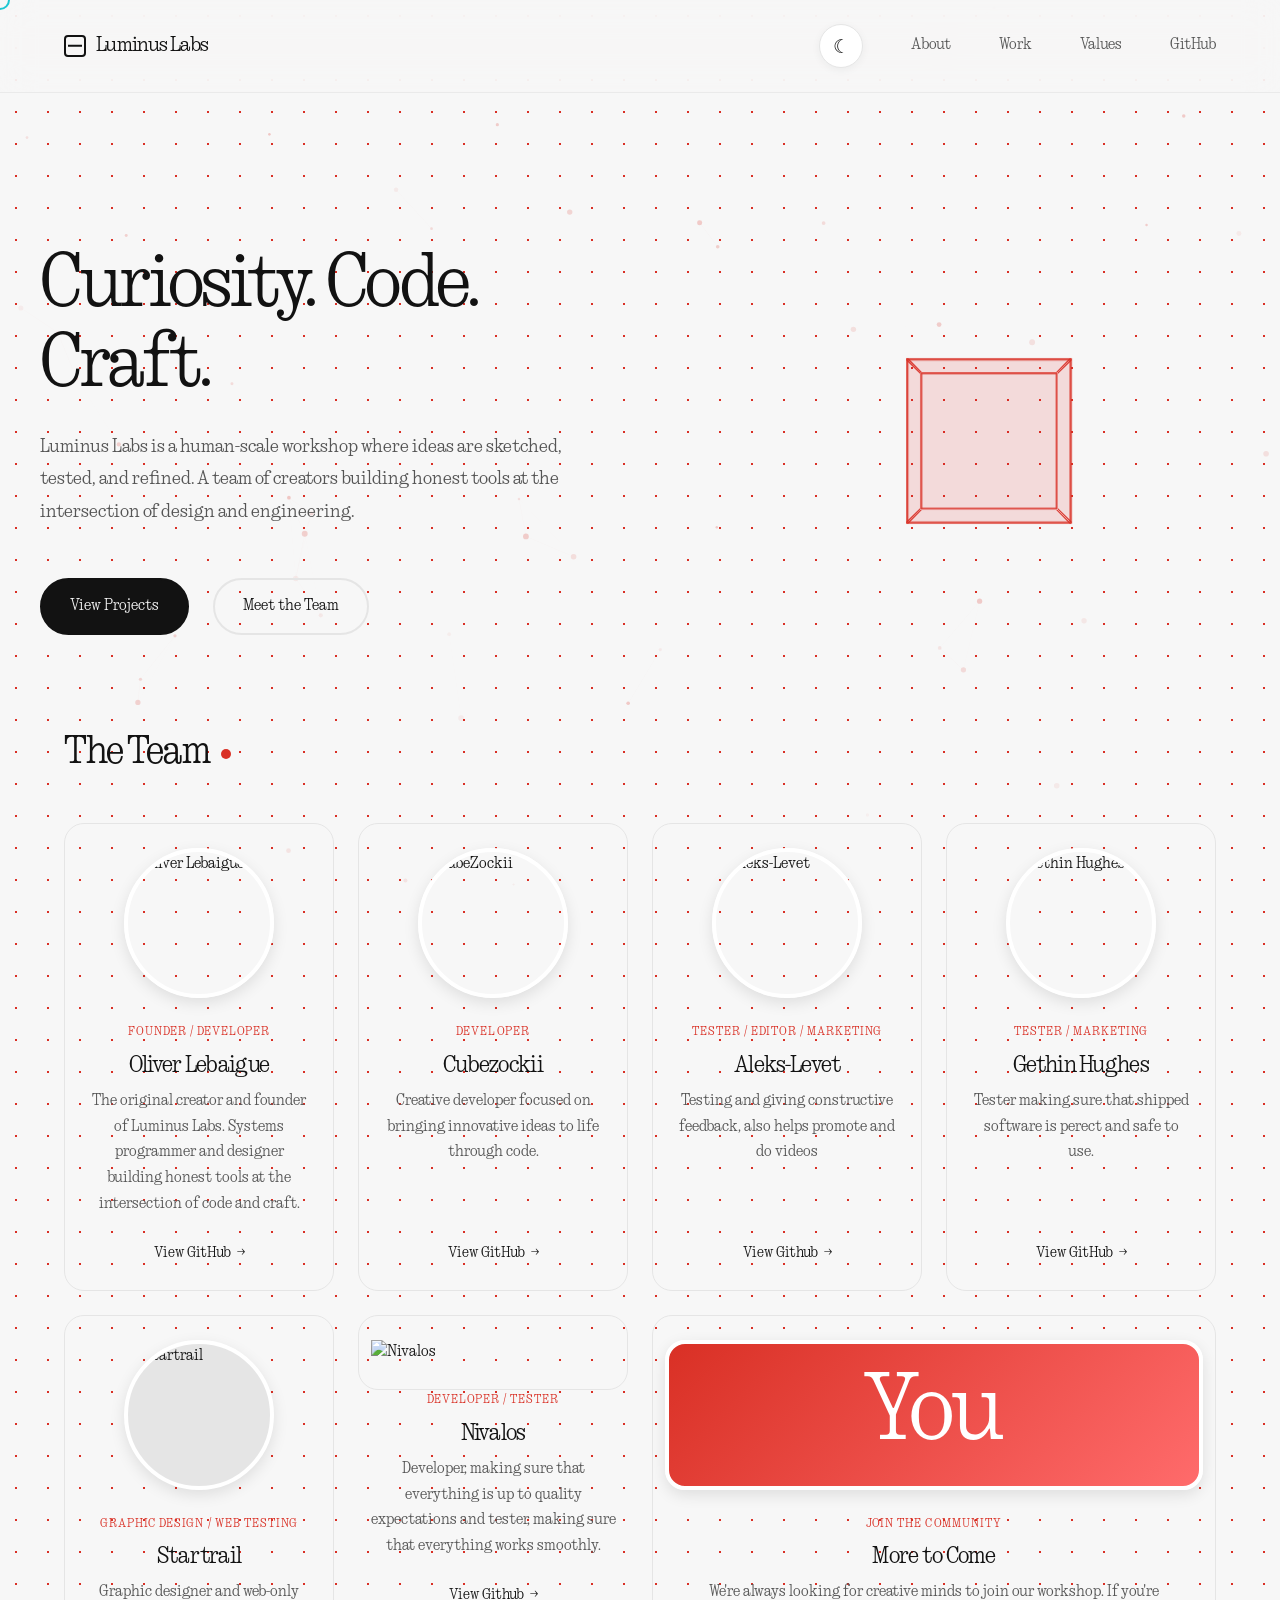
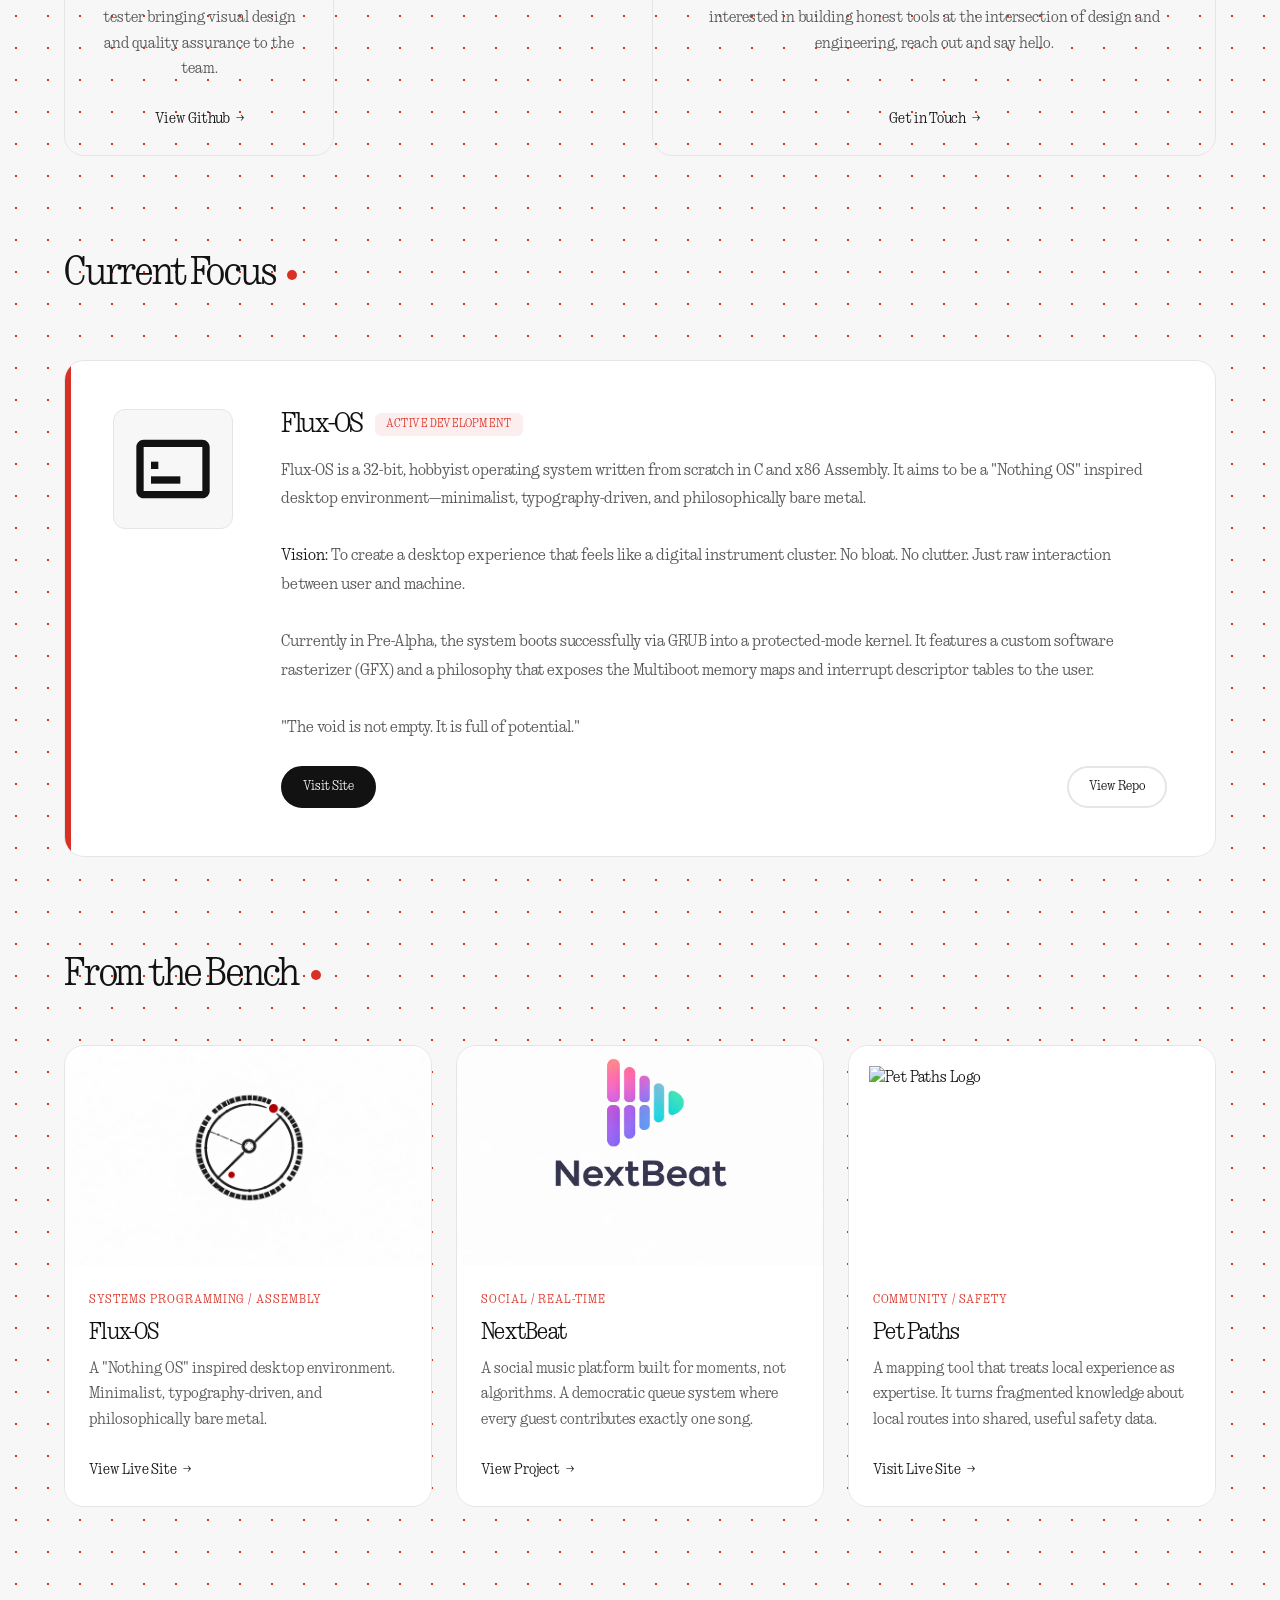
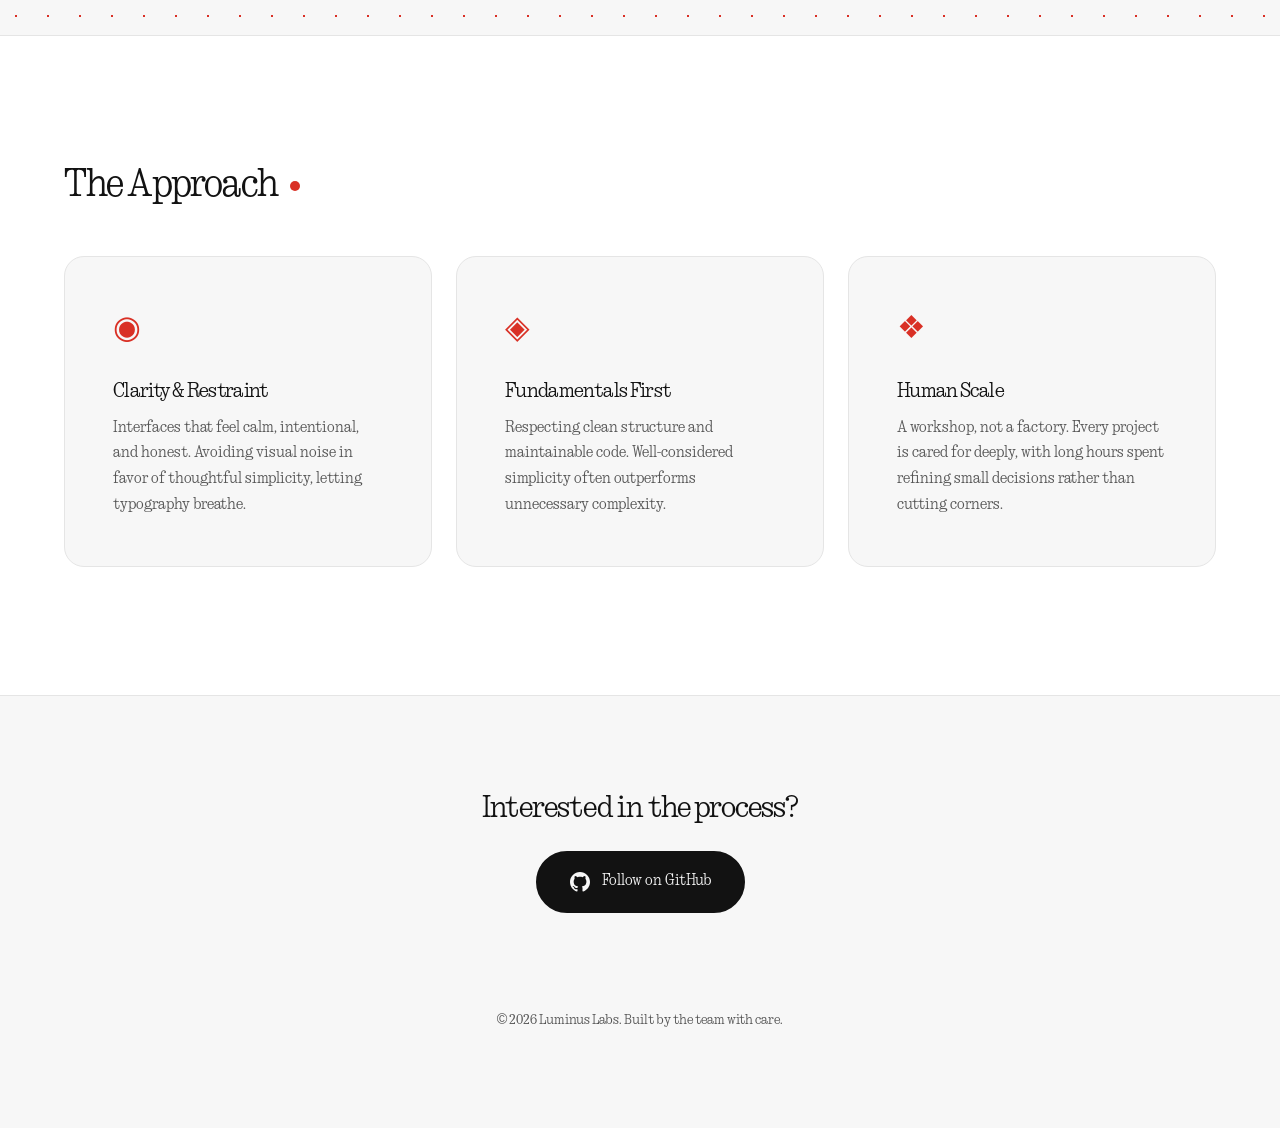
==== index.html @ dacf7ffc "Update index.html" ====
<!DOCTYPE html>
<html lang="en">

<head>
    <meta charset="UTF-8">
    <meta name="viewport" content="width=device-width, initial-scale=1.0">
    <meta name="description"
        content="Luminus Labs: A creative and technical umbrella brand by Oliver Lebaigue, Gethin Hughes, Startrail and Cubzockii.">
    <title>Luminus Labs</title>

    <!-- Open Graph Meta Tags -->
    <meta property="og:title" content="Luminus Labs">
    <meta property="og:description"
        content="A human-scale workshop where ideas are sketched, tested, and refined. A team of creators building honest tools at the intersection of design and engineering.">
    <meta property="og:type" content="website">
    <meta property="og:url" content="https://luminus-labs.netlify.app/">
    <meta property="og:image" content="https://luminus-labs.netlify.app/images/flux.png">
    <meta name="twitter:card" content="summary_large_image">
    <meta name="twitter:title" content="Luminus Labs">
    <meta name="twitter:description" content="A human-scale workshop where ideas are sketched, tested, and refined.">

    <link rel="preconnect" href="https://fonts.googleapis.com">
    <link rel="preconnect" href="https://fonts.gstatic.com" crossorigin>
    <link rel="stylesheet" href="styles.css">
    <link rel="icon" type="image/svg+xml"
        href="data:image/svg+xml,<svg xmlns='http://www.w3.org/2000/svg' viewBox='0 0 100 100'><text y='.9em' font-size='90'>◉</text></svg>">
</head>

<body>
    <!-- Custom Cursor -->
    <div class="custom-cursor" id="customCursor"></div>

    <!-- Particle Background -->
    <canvas class="particles-canvas" id="particlesCanvas"></canvas>

    <!-- Skip to Content Link -->
    <a href="#main-content" class="skip-to-content">Skip to content</a>

    <!-- Preloader -->
    <div class="preloader" id="preloader">
        <div class="preloader-content">
            <div class="preloader-logo"></div>
            <div class="preloader-text">LUMINUS</div>
            <div class="preloader-subtext">Loading experience...</div>
            <div class="preloader-progress">
                <div class="preloader-progress-bar"></div>
            </div>
        </div>
    </div>

    <header>
        <div class="container">
            <nav>
                <a href="#" class="logo">
                    <div class="logo-icon"></div>
                    Luminus Labs
                </a>

                <div class="nav-right">
                    <button class="theme-toggle" id="themeToggle" aria-label="Toggle Dark Mode">
                        <span class="icon-sun">☀</span>
                        <span class="icon-moon">☾</span>
                    </button>

                    <div class="nav-links">
                        <a href="#about">About</a>
                        <a href="#work">Work</a>
                        <a href="#values">Values</a>
                        <a href="https://github.com/luminus-labs" target="_blank">GitHub</a>
                    </div>
                </div>
            </nav>
        </div>
    </header>

    <main id="main-content">
        <section class="hero container fade-in-section animation-reset">
            <div class="hero-text">
                <h1>Curiosity. Code. Craft.</h1>
                <p>Luminus Labs is a human-scale workshop where ideas are sketched, tested, and refined. A team of
                    creators building honest tools at the intersection of design and engineering.</p>
                <div class="hero-actions">
                    <a href="#work" class="btn btn-primary">View Projects</a>
                    <a href="#about" class="btn btn-secondary">Meet the Team</a>
                </div>
            </div>

            <div class="hero-visual slide-in-right animation-reset">
                <!-- Simple 3D Rotating Cube -->
                <div class="browser-mockup" style="background: transparent; border: none; box-shadow: none;">
                    <div class="scene-3d">
                        <div class="cube">
                            <div class="cube-face"></div>
                            <div class="cube-face"></div>
                            <div class="cube-face"></div>
                            <div class="cube-face"></div>
                            <div class="cube-face"></div>
                            <div class="cube-face"></div>
                        </div>
                    </div>
                </div>
            </div>
        </section>

        <section id="about" class="team fade-in-section animation-reset">
            <div class="container">
                <h2 class="section-title">The Team</h2>
                <div class="project-grid">
                    <article class="project-card team-member" data-member="oliver">
                        <div class="card-image">
                            <img loading="lazy" src="https://github.com/oliver-lebaigue-bright-bench.png"
                                alt="Oliver Lebaigue">
                        </div>
                        <div class="card-content">
                            <div class="card-tags">Founder / Developer</div>
                            <h3 class="card-title">Oliver Lebaigue</h3>
                            <p class="card-desc">The original creator and founder of Luminus Labs. Systems programmer
                                and designer building honest tools at the intersection of code and craft.</p>
                            <a href="https://github.com/oliver-lebaigue-2-bright-bench" target="_blank"
                                class="card-link">View GitHub <span>&rarr;</span></a>
                        </div>
                    </article>

                    <article class="project-card team-member" data-member="cubezockii">
                        <div class="card-image">
                            <img loading="lazy" src="https://github.com/cubezockii.png" alt="CubeZockii">
                        </div>
                        <div class="card-content">
                            <div class="card-tags">Developer</div>
                            <h3 class="card-title">Cubezockii</h3>
                            <p class="card-desc">Creative developer focused on bringing innovative ideas to life through
                                code.</p>
                            <a href="https://github.com/cubezockii" target="_blank" class="card-link">View GitHub
                                <span>&rarr;</span></a>
                        </div>
                    </article>

                    <article class="project-card team-member" data-member="aleks">
                        <div class="card-image">
                            <img loading="lazy" src="https://github.com/aleks-levet.png" alt="Aleks-Levet">
                        </div>
                        <div class="card-content">
                            <div class="card-tags">Tester / Editor / Marketing</div>
                            <h3 class="card-title">Aleks-Levet</h3>
                            <p class="card-desc">Testing and giving constructive feedback, also helps promote and do
                                videos</p>
                            <a href="https://github.com/aleks-levet" target="_blank" class="card-link">View Github
                                <span>&rarr;</span></a>
                        </div>
                    </article>

                    <article class="project-card team-member" data-member="gethin">
                        <div class="card-image">
                            <img loading="lazy" src="https://github.com/gething-hughes-pet-paths.png"
                                alt="Gethin Hughes">
                        </div>
                        <div class="card-content">
                            <div class="card-tags">Tester / Marketing</div>
                            <h3 class="card-title">Gethin Hughes</h3>
                            <p class="card-desc">Tester making sure that shipped software is perect and safe to use.</p>
                            <a href="https://https://github.com/gething-hughes-pet-paths" target="_blank"
                                class="card-link">View GitHub <span>&rarr;</span></a>
                        </div>
                    </article>

                    <article class="project-card team-member" data-member="startrail">
                        <div class="card-image"
                            style="display: flex; align-items: center; justify-content: center; background: var(--border-color);">
                            <img loading="lazy" src="https://github.com/hydrogen10234u4.png" alt="Startrail">
                        </div>
                        <div class="card-content">
                            <div class="card-tags">Graphic Design / Web Testing</div>
                            <h3 class="card-title">Startrail</h3>
                            <p class="card-desc">Graphic designer and web-only tester bringing visual design and quality
                                assurance to the team.</p>
                            <a href="https://github.com/hydrogen10234u4" target="_blank" class="card-link">View Github
                                <span>&rarr;</span></a>
                        </div>
                    </article>

                    <article>
                        <div class="project-card team-member" data-member="nivalos">
                            <img loading="lazy" src="https://github.com/nivalos0.png" alt="Nivalos">
                        </div>
                        <div class="card-content">
                            <div class="card-tags">Developer / Tester</div>
                            <h3 class="card-title">Nivalos</h3>
                            <p class="card-desc">Developer, making sure that everything is up to quality expectations and tester, making sure that everything works smoothly.</p>
                            <a href="https://github.com/nivalos0" target="_blank" class="card-link">View Github
                                <span>&rarr;</span></a>
                        </div>
                    </article>

                    <article class="project-card card-span-2">
                        <div class="card-image"
                            style="display: flex; align-items: center; justify-content: center; background: linear-gradient(135deg, var(--accent), #ff6b6b);">
                            <span style="font-size: 6rem; font-weight: 1000; color: white;">You</span>
                        </div>
                        <div class="card-content">
                            <div class="card-tags">Join the Community</div>
                            <h3 class="card-title">More to Come</h3>
                            <p class="card-desc">We're always looking for creative minds to join our workshop. If you're
                                interested in building honest tools at the intersection of design and engineering, reach
                                out and say hello.</p>
                            <a href="https://github.com/luminus-labs" target="_blank" class="card-link">Get in Touch
                                <span>&rarr;</span></a>
                        </div>
                    </article>
                </div>
            </div>
        </section>

        <section id="focus" class="current-focus-section container fade-in-section animation-reset">
            <h2 class="section-title">Current Focus</h2>
        </section>

        <section class="container current-project fade-in-section animation-reset">
            <div class="cp-card">
                <div class="cp-icon">
                    <svg width="100" height="100" viewBox="0 0 24 24" fill="none" xmlns="http://www.w3.org/2000/svg">
                        <path
                            d="M20 4H4C2.9 4 2 4.9 2 6V18C2 19.1 2.9 20 4 20H20C21.1 20 22 19.1 22 18V6C22 4.9 21.1 4 20 4ZM4 6H20V18H4V6Z"
                            fill="currentColor" />
                        <path d="M6 10H8V12H6V10Z" fill="currentColor" />
                        <path d="M6 14H14V16H6V14Z" fill="currentColor" />
                    </svg>
                </div>
                <div class="cp-content">
                    <h3>
                        Flux-OS
                        <span class="cp-tag">Active Development</span>
                    </h3>
                    <div class="cp-desc">
                        <p>Flux-OS is a 32-bit, hobbyist operating system written from scratch in C and x86 Assembly. It
                            aims to be a "Nothing OS" inspired desktop environment—minimalist, typography-driven, and
                            philosophically bare metal.</p>
                        <br>
                        <p><strong>Vision:</strong> To create a desktop experience that feels like a digital instrument
                            cluster. No bloat. No clutter. Just raw interaction between user and machine.</p>
                        <br>
                        <p>Currently in Pre-Alpha, the system boots successfully via GRUB into a protected-mode kernel.
                            It features a custom software rasterizer (GFX) and a philosophy that exposes the Multiboot
                            memory maps and interrupt descriptor tables to the user.</p>
                        <br>
                        <p>"The void is not empty. It is full of potential."</p>
                    </div>
                    <div class="cp-footer">
                        <a href="https://flux-os.netlify.app" target="_blank" class="btn btn-primary"
                            style="padding: 8px 20px; font-size: 0.85rem;">Visit Site</a>
                        <a href="https://github.com/oliver-lebaigue-2-bright-bench/Flux-OS" target="_blank"
                            class="btn btn-secondary" style="padding: 8px 20px; font-size: 0.85rem;">View Repo</a>
                    </div>
                </div>
            </div>
        </section>

        <section id="work" class="projects container fade-in-section animation-reset">
            <h2 class="section-title">From the Bench</h2>
            <div class="project-grid">

                <article class="project-card">
                    <div class="card-image">
                        <img loading="lazy" src="images/flux.png" alt="Flux-OS Code">
                    </div>
                    <div class="card-content">
                        <div class="card-tags">Systems Programming / Assembly</div>
                        <h3 class="card-title">Flux-OS</h3>
                        <p class="card-desc">A "Nothing OS" inspired desktop environment. Minimalist, typography-driven,
                            and philosophically bare metal.</p>
                        <a href="https://flux-os.netlify.app" target="_blank" class="card-link">View Live Site
                            <span>&rarr;</span></a>
                    </div>
                </article>

                <article class="project-card">
                    <div class="card-image">
                        <img loading="lazy" src="images/nextbeat.png" alt="NextBeat Party Interface">
                    </div>
                    <div class="card-content">
                        <div class="card-tags">Social / Real-time</div>
                        <h3 class="card-title">NextBeat</h3>
                        <p class="card-desc">A social music platform built for moments, not algorithms. A democratic
                            queue system where every guest contributes exactly one song.</p>
                        <a href="#" class="card-link">View Project <span>&rarr;</span></a>
                    </div>
                </article>

                <article class="project-card">
                    <div class="card-image">
                        <img loading="lazy" src="https://pet-paths.netlify.app/favicon.ico"
                            style="object-fit: contain; background: #fff; padding: 20px;" alt="Pet Paths Logo">
                    </div>
                    <div class="card-content">
                        <div class="card-tags">Community / Safety</div>
                        <h3 class="card-title">Pet Paths</h3>
                        <p class="card-desc">A mapping tool that treats local experience as expertise. It turns
                            fragmented knowledge about local routes into shared, useful safety data.</p>
                        <a href="https://pet-paths.netlify.app" target="_blank" class="card-link">Visit Live Site
                            <span>&rarr;</span></a>
                    </div>
                </article>
            </div>
        </section>

        <section id="values" class="manifesto fade-in-section animation-reset">
            <div class="container">
                <h2 class="section-title">The Approach</h2>
                <div class="manifesto-grid">
                    <div class="value-card">
                        <span class="value-icon">◉</span>
                        <h3 class="value-title">Clarity & Restraint</h3>
                        <p class="value-text">Interfaces that feel calm, intentional, and honest. Avoiding visual noise
                            in favor of thoughtful simplicity, letting typography breathe.</p>
                    </div>
                    <div class="value-card">
                        <span class="value-icon">◈</span>
                        <h3 class="value-title">Fundamentals First</h3>
                        <p class="value-text">Respecting clean structure and maintainable code. Well-considered
                            simplicity often outperforms unnecessary complexity.</p>
                    </div>
                    <div class="value-card">
                        <span class="value-icon">❖</span>
                        <h3 class="value-title">Human Scale</h3>
                        <p class="value-text">A workshop, not a factory. Every project is cared for deeply, with long
                            hours spent refining small decisions rather than cutting corners.</p>
                    </div>
                </div>
            </div>
        </section>
    </main>

    <footer>
        <div class="container">
            <div class="footer-cta">
                <h3>Interested in the process?</h3>
                <a href="https://github.com/luminus-labs" target="_blank" class="github-link">
                    <svg width="20" height="20" viewBox="0 0 24 24" fill="none" xmlns="http://www.w3.org/2000/svg">
                        <path
                            d="M12 0C5.37 0 0 5.37 0 12C0 17.31 3.435 21.795 8.205 23.385C8.805 23.49 9.03 23.13 9.03 22.815C9.03 22.53 9.015 21.585 9.015 20.58C6 21.135 5.22 19.845 4.98 19.17C4.845 18.825 4.26 17.76 3.75 17.475C3.33 17.25 2.73 16.695 3.735 16.68C4.68 16.665 5.355 17.55 5.58 17.91C6.66 19.725 8.385 19.215 9.075 18.9C9.18 18.12 9.495 17.595 9.84 17.295C7.17 16.995 4.38 15.96 4.38 11.37C4.38 10.065 4.845 8.985 5.61 8.145C5.49 7.845 5.07 6.615 5.73 4.965C5.73 4.965 6.735 4.65 9.03 6.195C9.99 5.925 11.01 5.79 12.03 5.79C13.05 5.79 14.07 5.925 15.03 6.195C17.325 4.635 18.33 4.965 18.33 4.965C18.99 6.615 18.57 7.845 18.45 8.145C19.215 8.985 19.68 10.05 19.68 11.37C19.68 15.975 16.875 16.995 14.205 17.295C14.64 17.67 15.015 18.39 15.015 19.515C15.015 21.12 15 22.42 15 22.815C15 23.13 15.225 23.505 15.825 23.385C20.565 21.795 24 17.31 24 12C24 5.37 18.63 0 12 0Z"
                            fill="currentColor" />
                    </svg>
                    Follow on GitHub
                </a>
            </div>
            <p class="copyright">&copy; <span id="year"></span> Luminus Labs. Built by the team with care.</p>
        </div>
    </footer>

    <!-- Team Member Modal -->
    <div class="modal-overlay" id="teamModal">
        <div class="modal-content">
            <button class="modal-close" onclick="closeModal()">
                <svg width="24" height="24" viewBox="0 0 24 24" fill="none" stroke="currentColor" stroke-width="2">
                    <line x1="18" y1="6" x2="6" y2="18"></line>
                    <line x1="6" y1="6" x2="18" y2="18"></line>
                </svg>
            </button>
            <div class="modal-header">
                <img id="modalImage" src="" alt="Team Member" class="modal-image">
                <div class="modal-header-text">
                    <h3 id="modalName"></h3>
                    <p id="modalRole" class="text-muted"></p>
                </div>
            </div>
            <div class="modal-bio">
                <p id="modalBio"></p>
            </div>

            <div class="modal-socials" id="modalSocials">
            </div>
        </div>
    </div>

    <script src="script.js"></script>
</body>

</html>
---- styles.css ----
/* =========================================
   CUSTOM FONTS
   ========================================= */

@font-face {
    font-family: 'NType';
    src: url('ntype.otf') format('opentype');
    font-weight: 700;
    font-style: normal;
    font-display: swap;
}

/* =========================================
   DESIGN SYSTEM & VARIABLES
   ========================================= */

:root {
    /* Light Theme (Default) */
    --bg-color: #F7F7F7;
    --card-bg: #FFFFFF;
    --text-main: #121212;
    --text-muted: #555555;
    --accent: #D93025;
    --accent-soft: rgba(217, 48, 37, 0.08);
    --border-color: #E5E5E5;
    --code-bg: #ffffff;
    --dot-color: #D93025;

    /* Fonts */
    --font-body: 'NType', -apple-system, BlinkMacSystemFont, sans-serif;
    --font-display: 'NType', sans-serif;

    /* Spacing */
    --spacing-xs: 0.75rem;
    --spacing-sm: 1.5rem;
    --spacing-md: 3rem;
    --spacing-lg: 6rem;
    --spacing-xl: 8rem;

    /* Layout */
    --container-width: 1200px;
    --border-radius: 20px;
    --transition: all 0.3s cubic-bezier(0.25, 0.8, 0.25, 1);
}

/* Dark Theme Override */
[data-theme="dark"] {
    --bg-color: #0A0A0A;
    --card-bg: #141414;
    --text-main: #FAFAFA;
    --text-muted: #888888;
    --accent: #FF3B30;
    --accent-soft: rgba(255, 59, 48, 0.1);
    --border-color: #222222;
    --code-bg: #000000;
    --dot-color: rgba(255, 58, 48, 0.404);
}

/* =========================================
   RESET & BASE STYLES
   ========================================= */
* {
    margin: 0;
    padding: 0;
    box-sizing: border-box;
}

html {
    scroll-behavior: smooth;
}

body {
    font-family: var(--font-body);
    background-color: var(--bg-color);
    color: var(--text-main);
    line-height: 1.6;
    -webkit-font-smoothing: antialiased;
    overflow-x: hidden;
    transition: background-color 0.4s ease, color 0.4s ease;
    background-image: radial-gradient(var(--dot-color) 1px, transparent 1px);
    background-size: 32px 32px;
    cursor: none;
}

h1,
h2,
h3,
h4 {
    font-family: var(--font-display);
    font-weight: 700;
    line-height: 1.1;
    letter-spacing: -0.03em;
    color: var(--text-main);
}

a {
    text-decoration: none;
    color: inherit;
    transition: var(--transition);
}

img {
    max-width: 100%;
    height: auto;
    display: block;
    object-fit: cover;
}

/* =========================================
   UTILITIES
   ========================================= */
.container {
    max-width: var(--container-width);
    margin: 0 auto;
    padding: 0 var(--spacing-sm);
}

.section-title {
    font-size: 2.5rem;
    margin-bottom: var(--spacing-md);
    position: relative;
    display: inline-block;
}

.section-title::after {
    content: '';
    display: inline-block;
    width: 10px;
    height: 10px;
    background-color: var(--accent);
    border-radius: 50%;
    margin-left: var(--spacing-xs);
    vertical-align: middle;
    animation: breathe 3s infinite ease-in-out;
}

@keyframes breathe {

    0%,
    100% {
        opacity: 1;
        transform: scale(1);
    }

    50% {
        opacity: 0.4;
        transform: scale(0.7);
    }
}

.current-focus-section {
    padding-top: 6rem;
    padding-bottom: 2rem;
}

.current-focus-section .section-title {
    margin-bottom: 2rem;
}

/* =========================================
   GLOBAL COMPONENTS (From index.html)
   ========================================= */

/* Preloader */
.preloader {
    position: fixed;
    top: 0;
    left: 0;
    width: 100%;
    height: 100%;
    background-color: var(--bg-color);
    display: flex;
    align-items: center;
    justify-content: center;
    z-index: 9999;
    transition: opacity 0.6s ease, visibility 0.6s ease;
}

.preloader.hidden {
    opacity: 0;
    visibility: hidden;
}

.preloader-content {
    text-align: center;
}

.preloader-logo {
    width: 70px;
    height: 70px;
    border: 4px solid var(--border-color);
    border-radius: 12px;
    position: relative;
    margin: 0 auto 30px;
    animation: float 2s ease-in-out infinite;
}

.preloader-logo::before {
    content: '';
    position: absolute;
    top: 50%;
    left: 6px;
    right: 6px;
    height: 4px;
    background: var(--text-main);
    transform: translateY(-50%);
    border-radius: 2px;
}

.preloader-logo::after {
    content: '';
    position: absolute;
    top: 50%;
    left: 50%;
    width: 8px;
    height: 8px;
    background: var(--accent);
    border-radius: 50%;
    transform: translate(-50%, -50%);
    animation: blink 1s ease-in-out infinite;
}

.preloader-text {
    font-family: var(--font-display);
    font-weight: 700;
    font-size: 1.4rem;
    color: var(--text-main);
    letter-spacing: 0.2em;
    margin-bottom: 8px;
}

.preloader-subtext {
    font-size: 0.85rem;
    color: var(--text-muted);
    letter-spacing: 0.1em;
}

.preloader-progress {
    width: 120px;
    height: 3px;
    background: var(--border-color);
    margin: 25px auto 0;
    border-radius: 3px;
    overflow: hidden;
}

.preloader-progress-bar {
    height: 100%;
    background: var(--accent);
    width: 0%;
    animation: load 1.5s ease-in-out forwards;
}

@keyframes float {

    0%,
    100% {
        transform: translateY(0);
    }

    50% {
        transform: translateY(-10px);
    }
}

@keyframes blink {

    0%,
    100% {
        opacity: 1;
        transform: translate(-50%, -50%) scale(1);
    }

    50% {
        opacity: 0.5;
        transform: translate(-50%, -50%) scale(0.8);
    }
}

@keyframes load {
    0% {
        width: 0%;
    }

    100% {
        width: 100%;
    }
}

/* Skip to Content Link */
.skip-to-content {
    position: absolute;
    top: -100%;
    left: 50%;
    transform: translateX(-50%);
    background: var(--accent);
    color: white;
    padding: 12px 24px;
    border-radius: 0 0 8px 8px;
    font-weight: 600;
    z-index: 10000;
    transition: top 0.3s ease;
}

.skip-to-content:focus {
    top: 0;
    outline: none;
}

/* Custom Cursor */
.custom-cursor {
    position: fixed;
    width: 20px;
    height: 20px;
    border: 2px solid var(--accent);
    border-radius: 50%;
    pointer-events: none;
    z-index: 1000000000000;
    transform: translate(-50%, -50%);
    transition: transform 0.15s ease, width 0.2s ease, height 0.2s ease;
    mix-blend-mode: difference;
}

/* =========================================
   TEAM MODAL RE-DESIGN (Horizontal Header)
   ========================================= */
.modal-overlay {
    position: fixed;
    top: 0;
    left: 0;
    width: 100%;
    height: 100%;
    background-color: rgba(0, 0, 0, 0.8);
    /* Slightly darker for better focus */
    backdrop-filter: blur(8px);
    display: flex;
    align-items: center;
    justify-content: center;
    z-index: 10001;
    opacity: 0;
    visibility: hidden;
    transition: opacity 0.3s ease, visibility 0.3s ease;
}

.modal-overlay.active {
    opacity: 1;
    visibility: visible;
}

.modal-content {
    background: var(--card-bg);
    border-radius: 24px;
    max-width: 600px;
    width: 90%;
    padding: var(--spacing-md);
    border: 1px solid var(--border-color);
    box-shadow: 0 25px 50px rgba(0, 0, 0, 0.3);
    transform: translateY(20px);
    transition: transform 0.3s ease;
    position: relative;
}

.modal-overlay.active .modal-content {
    transform: translateY(0);
}

.modal-close {
    position: absolute;
    top: 15px;
    right: 15px;
    background: var(--accent-soft);
    border: none;
    width: 36px;
    height: 36px;
    display: flex;
    align-items: center;
    justify-content: center;
    color: var(--accent);
    cursor: pointer;
    border-radius: 50%;
    transition: all 0.2s ease;
    z-index: 10;
}

.modal-close:hover {
    background: var(--accent);
    color: white;
}

/* Header: Flex layout to put text next to image */
.modal-header {
    display: flex;
    align-items: center;
    gap: var(--spacing-sm);
    margin-bottom: var(--spacing-sm);
    text-align: left;
    /* Align text to the left since it's on the right of the img */
}

#modalImage {
    width: 100px;
    height: 100px;
    border-radius: 50%;
    object-fit: cover;
    border: 4px solid var(--border-color);
    background: var(--bg-color);
    flex-shrink: 0;
}

.modal-title-area {
    display: flex;
    flex-direction: column;
}

#modalName {
    font-size: 1.8rem;
    font-weight: 700;
    color: var(--text-main);
    margin: 0;
    line-height: 1.2;
}

#modalRole {
    font-size: 0.9rem;
    color: var(--accent);
    text-transform: uppercase;
    letter-spacing: 1px;
    font-weight: 600;
    margin-top: 4px;
}

.modal-bio {
    margin: var(--spacing-sm) 0;
    padding: var(--spacing-xs);
    border-left: 3px solid var(--accent);
    border-radius: 0 12px 12px 0;
}

.modal-bio p {
    font-size: 1.05rem;
    line-height: 1.7;
    color: var(--text-muted);
    margin: 0;
}

.modal-socials {
    display: flex;
    justify-content: flex-start;
    /* Aligned to the left to match header */
    gap: 12px;
    margin-top: var(--spacing-sm);
    flex-wrap: wrap;
}

/* Mobile responsiveness: stack vertically on very small screens */
@media (max-width: 480px) {
    .modal-header {
        flex-direction: column;
        text-align: center;
    }

    .modal-socials {
        justify-content: center;
    }
}

.social-link {
    display: flex;
    flex-direction: column;
    align-items: center;
    text-decoration: none;
    color: var(--text-main);
    transition: var(--transition);
    padding: var(--spacing-xs) 0;
    width: 80px;
}

.social-link:hover {
    color: var(--accent);
    transform: translateY(-2px);
}

.social-link svg {
    margin-bottom: 8px;
    width: 24px;
    height: 24px;
}

.custom-cursor.hovering {
    width: 50px;
    height: 50px;
    background: rgba(255, 59, 48, 0.1);
}

@media (pointer: coarse) {
    .custom-cursor {
        display: none;
    }
}

/* Particle Background Canvas */
.particles-canvas {
    position: fixed;
    top: 0;
    left: 0;
    width: 100%;
    height: 100%;
    pointer-events: none;
    z-index: -1;
    opacity: 0.4;
}

/* Simple 3D Element */
.scene-3d {
    perspective: 800px;
    width: 100%;
    min-height: 250px;
    display: flex;
    align-items: center;
    justify-content: center;
}

.cube {
    width: 150px;
    height: 150px;
    position: relative;
    transform-style: preserve-3d;
    animation: rotateCube 10s infinite linear;
}

.cube-face {
    position: absolute;
    width: 150px;
    height: 150px;
    border: 2px solid var(--accent);
    background: var(--accent-soft);
    display: flex;
    align-items: center;
    justify-content: center;
    color: var(--accent);
    opacity: 0.9;
}

.cube-face:nth-child(1) {
    transform: translateZ(75px);
}

.cube-face:nth-child(2) {
    transform: rotateY(180deg) translateZ(75px);
}

.cube-face:nth-child(3) {
    transform: rotateY(90deg) translateZ(75px);
}

.cube-face:nth-child(4) {
    transform: rotateY(-90deg) translateZ(75px);
}

.cube-face:nth-child(5) {
    transform: rotateX(90deg) translateZ(75px);
}

.cube-face:nth-child(6) {
    transform: rotateX(-90deg) translateZ(75px);
}

@keyframes rotateCube {
    from {
        transform: rotateX(-25deg) rotateY(0deg);
    }

    to {
        transform: rotateX(-25deg) rotateY(360deg);
    }
}

/* =========================================
   HEADER & NAV
   ========================================= */
header {
    padding: var(--spacing-sm) 0;
    position: sticky;
    top: 0;
    z-index: 100;
    background-color: rgba(247, 247, 247, 0.8);
    backdrop-filter: blur(16px);
    -webkit-backdrop-filter: blur(16px);
    border-bottom: 1px solid rgba(0, 0, 0, 0.05);
    transition: background-color 0.3s ease, border-color 0.3s ease;
}

[data-theme="dark"] header {
    background-color: rgba(10, 10, 10, 0.8);
    border-bottom: 1px solid rgba(255, 255, 255, 0.05);
}

nav {
    display: flex;
    justify-content: space-between;
    align-items: center;
}

.logo {
    font-family: var(--font-display);
    font-weight: 700;
    font-size: 1.35rem;
    letter-spacing: -0.03em;
    display: flex;
    align-items: center;
    gap: 10px;
    color: var(--text-main);
}

.logo-icon {
    width: 22px;
    height: 22px;
    border: 2.5px solid var(--text-main);
    border-radius: 4px;
    position: relative;
}

.logo-icon::before {
    content: '';
    position: absolute;
    top: 50%;
    left: 2px;
    right: 2px;
    height: 2.5px;
    background: var(--text-main);
    transform: translateY(-50%);
}

.nav-right {
    display: flex;
    align-items: center;
    gap: var(--spacing-md);
}

.theme-toggle {
    background: var(--card-bg);
    border: 1px solid var(--border-color);
    border-radius: 50%;
    width: 44px;
    height: 44px;
    display: flex;
    align-items: center;
    justify-content: center;
    cursor: pointer;
    color: var(--text-main);
    font-size: 1.2rem;
    transition: var(--transition);
    box-shadow: 0 2px 8px rgba(0, 0, 0, 0.05);
}

.theme-toggle:hover {
    transform: rotate(15deg);
    border-color: var(--accent);
}

[data-theme="dark"] .icon-sun {
    display: block;
}

[data-theme="dark"] .icon-moon {
    display: none;
}

[data-theme="light"] .icon-sun {
    display: none;
}

[data-theme="light"] .icon-moon {
    display: block;
}

.nav-links {
    display: flex;
    gap: var(--spacing-md);
}

.nav-links a {
    font-size: 1rem;
    font-weight: 500;
    color: var(--text-muted);
    position: relative;
    padding: 8px 0;
}

.nav-links a:hover {
    color: var(--text-main);
}

.nav-links a::after {
    content: '';
    position: absolute;
    width: 0;
    height: 2px;
    bottom: 0;
    left: 0;
    background-color: var(--accent);
    transition: var(--transition);
}

.nav-links a:hover::after {
    width: 100%;
}

/* =========================================
   HERO SECTION
   ========================================= */
.hero {
    padding: calc(var(--spacing-xl) * 1.2) 0 var(--spacing-lg);
    display: grid;
    grid-template-columns: 1.2fr 1fr;
    gap: var(--spacing-lg);
    align-items: center;
}

.hero-text h1 {
    font-size: clamp(3rem, 6vw, 5.5rem);
    margin-bottom: var(--spacing-sm);
    line-height: 1.05;
}

.hero-text p {
    font-size: 1.2rem;
    color: var(--text-muted);
    max-width: 540px;
    margin-bottom: var(--spacing-md);
    line-height: 1.7;
}

.hero-actions {
    display: flex;
    gap: var(--spacing-sm);
    flex-wrap: wrap;
}

.btn {
    display: inline-flex;
    align-items: center;
    padding: 14px 28px;
    border-radius: 60px;
    font-weight: 600;
    font-size: 1rem;
    transition: var(--transition);
    cursor: pointer;
}

.btn-primary {
    background-color: var(--text-main);
    color: var(--bg-color);
    border: 2px solid var(--text-main);
}

.btn-primary:hover {
    transform: translateY(-2px);
    box-shadow: 0 10px 20px rgba(0, 0, 0, 0.15);
}

[data-theme="dark"] .btn-primary:hover {
    box-shadow: 0 10px 20px rgba(255, 255, 255, 0.05);
}

.btn-secondary {
    background-color: transparent;
    border: 2px solid var(--border-color);
    color: var(--text-main);
}

.btn-secondary:hover {
    border-color: var(--text-main);
    background-color: var(--card-bg);
}

.hero-visual {
    position: relative;
}

.browser-mockup {
    background: var(--card-bg);
    border: 1px solid var(--border-color);
    border-radius: var(--border-radius);
    overflow: visible;
    box-shadow: 0 30px 60px rgba(0, 0, 0, 0.08);
    position: relative;
    display: block;
    padding: 40px;
}

[data-theme="dark"] .browser-mockup {
    box-shadow: 0 30px 60px rgba(0, 0, 0, 0.4);
}

/* =========================================
   PROJECT & CARD GRIDS
   ========================================= */
.project-grid {
    display: grid;
    grid-template-columns: repeat(4, 1fr);
    gap: var(--spacing-sm);
}

#work .project-grid {
    grid-template-columns: repeat(3, 1fr);
}

/* Adds the requested gap bottom to the Project Grid / Works section */
#work.projects {
    margin-bottom: var(--spacing-xl);
}

.project-card {
    background: var(--card-bg);
    border: 1px solid var(--border-color);
    border-radius: var(--border-radius);
    overflow: hidden;
    transition: var(--transition);
    display: flex;
    flex-direction: column;
    position: relative;
}

.project-card::before {
    content: '';
    position: absolute;
    top: 0;
    left: 0;
    width: 100%;
    height: 4px;
    background: var(--accent);
    transform: scaleX(0);
    transform-origin: left;
    transition: transform 0.4s ease;
    z-index: 2;
}

.project-card:hover::before {
    transform: scaleX(1);
}

.project-card:hover {
    transform: translateY(-8px);
    box-shadow: 0 20px 40px rgba(0, 0, 0, 0.08);
    border-color: transparent;
}

[data-theme="dark"] .project-card:hover {
    box-shadow: 0 20px 40px rgba(0, 0, 0, 0.3);
    border-color: #333;
}

.card-image {
    height: 220px;
    overflow: hidden;
    position: relative;
}

.card-image img {
    width: 100%;
    height: 100%;
    object-fit: cover;
    transition: transform 0.6s ease;
}

.project-card:hover .card-image img {
    transform: scale(1.05);
}

.card-content {
    padding: var(--spacing-sm);
    flex-grow: 1;
    display: flex;
    flex-direction: column;
    background: var(--card-bg);
}

.card-tags {
    font-size: 0.8rem;
    text-transform: uppercase;
    letter-spacing: 0.08em;
    color: var(--accent);
    margin-bottom: 10px;
    font-weight: 700;
}

.card-title {
    font-size: 1.5rem;
    margin-bottom: 10px;
}

.card-desc {
    font-size: 1rem;
    color: var(--text-muted);
    margin-bottom: var(--spacing-sm);
    flex-grow: 1;
    line-height: 1.6;
}

.card-link {
    font-weight: 700;
    font-size: 0.95rem;
    display: inline-flex;
    align-items: center;
    gap: 6px;
    color: var(--text-main);
}

.card-link span {
    transition: transform 0.2s ease;
}

.card-link:hover span {
    transform: translateX(6px);
}

.card-link:hover {
    color: var(--accent);
}

.card-span-2 {
    grid-column: span 2;
}

/* =========================================
   TEAM SECTION SPECIFIC STYLES
   ========================================= */
.team .project-card {
    background: transparent;
    border: 1px solid var(--border-color);
    border-radius: var(--border-radius);
    padding: var(--spacing-sm) var(--spacing-xs);
}

.team .project-card::before {
    display: none;
    /* Hide accent bar on team cards */
}

.team .project-card:hover {
    transform: translateY(-5px);
    box-shadow: 0 10px 20px rgba(0, 0, 0, 0.05);
    border-color: var(--accent);
}

[data-theme="dark"] .team .project-card:hover {
    box-shadow: 0 10px 20px rgba(0, 0, 0, 0.4);
    border-color: var(--accent);
}

.team .card-image {
    width: 150px;
    height: 150px;
    border-radius: 50%;
    margin: 0 auto 1.5rem auto;
    border: 4px solid var(--card-bg);
    box-shadow: 0 5px 15px rgba(0, 0, 0, 0.1);
}

.team .card-image img {
    border-radius: 50%;
}

.team .card-content {
    text-align: center;
    padding: 0 var(--spacing-xs);
    background: transparent;
}

.team .card-link {
    justify-content: center;
}

/* Fix the "You" card spanning inside the team section */
.team .card-span-2 .card-image {
    width: 100%;
    height: 150px;
    border-radius: var(--border-radius);
}

/* =========================================
   CURRENT PROJECT SECTION
   ========================================= */
.current-project {
    margin-bottom: var(--spacing-lg);
}

.cp-card {
    display: grid;
    grid-template-columns: 120px 1fr;
    gap: var(--spacing-md);
    background: var(--card-bg);
    border: 1px solid var(--border-color);
    border-radius: var(--border-radius);
    padding: var(--spacing-md);
    align-items: start;
    position: relative;
    overflow: hidden;
    transition: transform 0.3s ease, box-shadow 0.3s ease;
}

.cp-card::before {
    content: '';
    position: absolute;
    top: 0;
    left: 0;
    width: 6px;
    height: 100%;
    background-color: var(--accent);
}

.cp-card:hover {
    transform: translateY(-4px);
    box-shadow: 0 15px 30px rgba(0, 0, 0, 0.06);
}

.cp-icon img,
.cp-icon svg {
    width: 120px;
    height: 120px;
    object-fit: contain;
    border-radius: 12px;
    padding: 15px;
    background: var(--bg-color);
    border: 1px solid var(--border-color);
}

.cp-content h3 {
    font-size: 1.8rem;
    margin-bottom: 8px;
    display: flex;
    align-items: center;
    gap: 12px;
    flex-wrap: wrap;
}

.cp-tag {
    font-size: 0.75rem;
    background: var(--accent-soft);
    color: var(--accent);
    padding: 4px 10px;
    border-radius: 6px;
    text-transform: uppercase;
    letter-spacing: 0.05em;
    font-weight: 700;
    border: 1px solid transparent;
}

.cp-desc {
    margin-top: 1rem;
    color: var(--text-muted);
    font-size: 1.05rem;
    line-height: 1.7;
}

.cp-desc strong {
    color: var(--text-main);
}

.cp-footer {
    margin-top: 1.5rem;
    display: flex;
    justify-content: space-between;
    align-items: center;
    flex-wrap: wrap;
    gap: 1rem;
}

/* =========================================
   MANIFESTO / VALUES
   ========================================= */
.manifesto {
    padding: var(--spacing-xl) 0;
    background-color: var(--card-bg);
    border-top: 1px solid var(--border-color);
}

.manifesto-grid {
    display: grid;
    grid-template-columns: repeat(3, 1fr);
    gap: var(--spacing-sm);
}

.value-card {
    padding: var(--spacing-md);
    border: 1px solid var(--border-color);
    border-radius: var(--border-radius);
    background-color: var(--bg-color);
    transition: transform 0.3s ease, border-color 0.3s ease;
}

.value-card:hover {
    transform: translateY(-5px);
    border-color: var(--accent);
}

.value-icon {
    font-size: 2rem;
    margin-bottom: var(--spacing-sm);
    display: block;
    color: var(--accent);
}

.value-title {
    font-size: 1.35rem;
    margin-bottom: var(--spacing-xs);
    color: var(--text-main);
}

.value-text {
    font-size: 1rem;
    color: var(--text-muted);
    line-height: 1.6;
}

/* =========================================
   FOOTER
   ========================================= */
footer {
    padding: var(--spacing-lg) 0;
    text-align: center;
    border-top: 1px solid var(--border-color);
    background-color: var(--bg-color);
}

.footer-cta h3 {
    font-size: 2rem;
    margin-bottom: var(--spacing-sm);
}

.github-link {
    display: inline-flex;
    align-items: center;
    gap: 12px;
    padding: 16px 32px;
    background-color: var(--text-main);
    color: var(--bg-color);
    border-radius: 60px;
    font-weight: 700;
    font-size: 1rem;
    transition: var(--transition);
    border: 2px solid var(--text-main);
}

.github-link:hover {
    background-color: transparent;
    color: var(--text-main);
    transform: translateY(-2px);
    box-shadow: 0 10px 20px rgba(0, 0, 0, 0.1);
}

.copyright {
    color: var(--text-muted);
    font-size: 0.9rem;
    margin-top: var(--spacing-lg);
}

/* =========================================
   ANIMATION CLASSES
   ========================================= */
.fade-in-section {
    opacity: 0;
    transform: translateY(30px);
    transition: opacity 0.8s ease-out, transform 0.8s ease-out;
}

.fade-in-section.is-visible {
    opacity: 1;
    transform: none;
}

.slide-in-right {
    opacity: 0;
    transform: translateX(50px);
    transition: opacity 0.8s ease-out, transform 0.8s ease-out;
}

.slide-in-right.is-visible {
    opacity: 1;
    transform: translateX(0);
}

/* =========================================
   RESPONSIVE DESIGN
   ========================================= */
@media (max-width: 1100px) {

    .project-grid,
    #work .project-grid {
        grid-template-columns: repeat(2, 1fr);
    }

    .manifesto-grid {
        grid-template-columns: 1fr;
    }
}

@media (max-width: 900px) {
    .card-span-2 {
        grid-column: span 1;
    }

    .hero {
        grid-template-columns: 1fr;
        text-align: center;
        padding-top: var(--spacing-lg);
    }

    .hero-text p,
    .hero-actions {
        margin-left: auto;
        margin-right: auto;
        justify-content: center;
    }

    .hero-visual {
        display: none;
    }

    .nav-links {
        display: none;
    }

    nav {
        justify-content: space-between;
    }

    .cp-card {
        grid-template-columns: 1fr;
        text-align: left;
    }

    .cp-icon {
        display: flex;
        justify-content: center;
        margin-bottom: 1rem;
    }

    .cp-icon img,
    .cp-icon svg {
        width: 100px;
        height: 100px;
    }
}

@media (max-width: 600px) {

    .project-grid,
    #work .project-grid {
        grid-template-columns: 1fr;
    }

    :root {
        --spacing-md: 2rem;
        --spacing-lg: 4rem;
    }
}
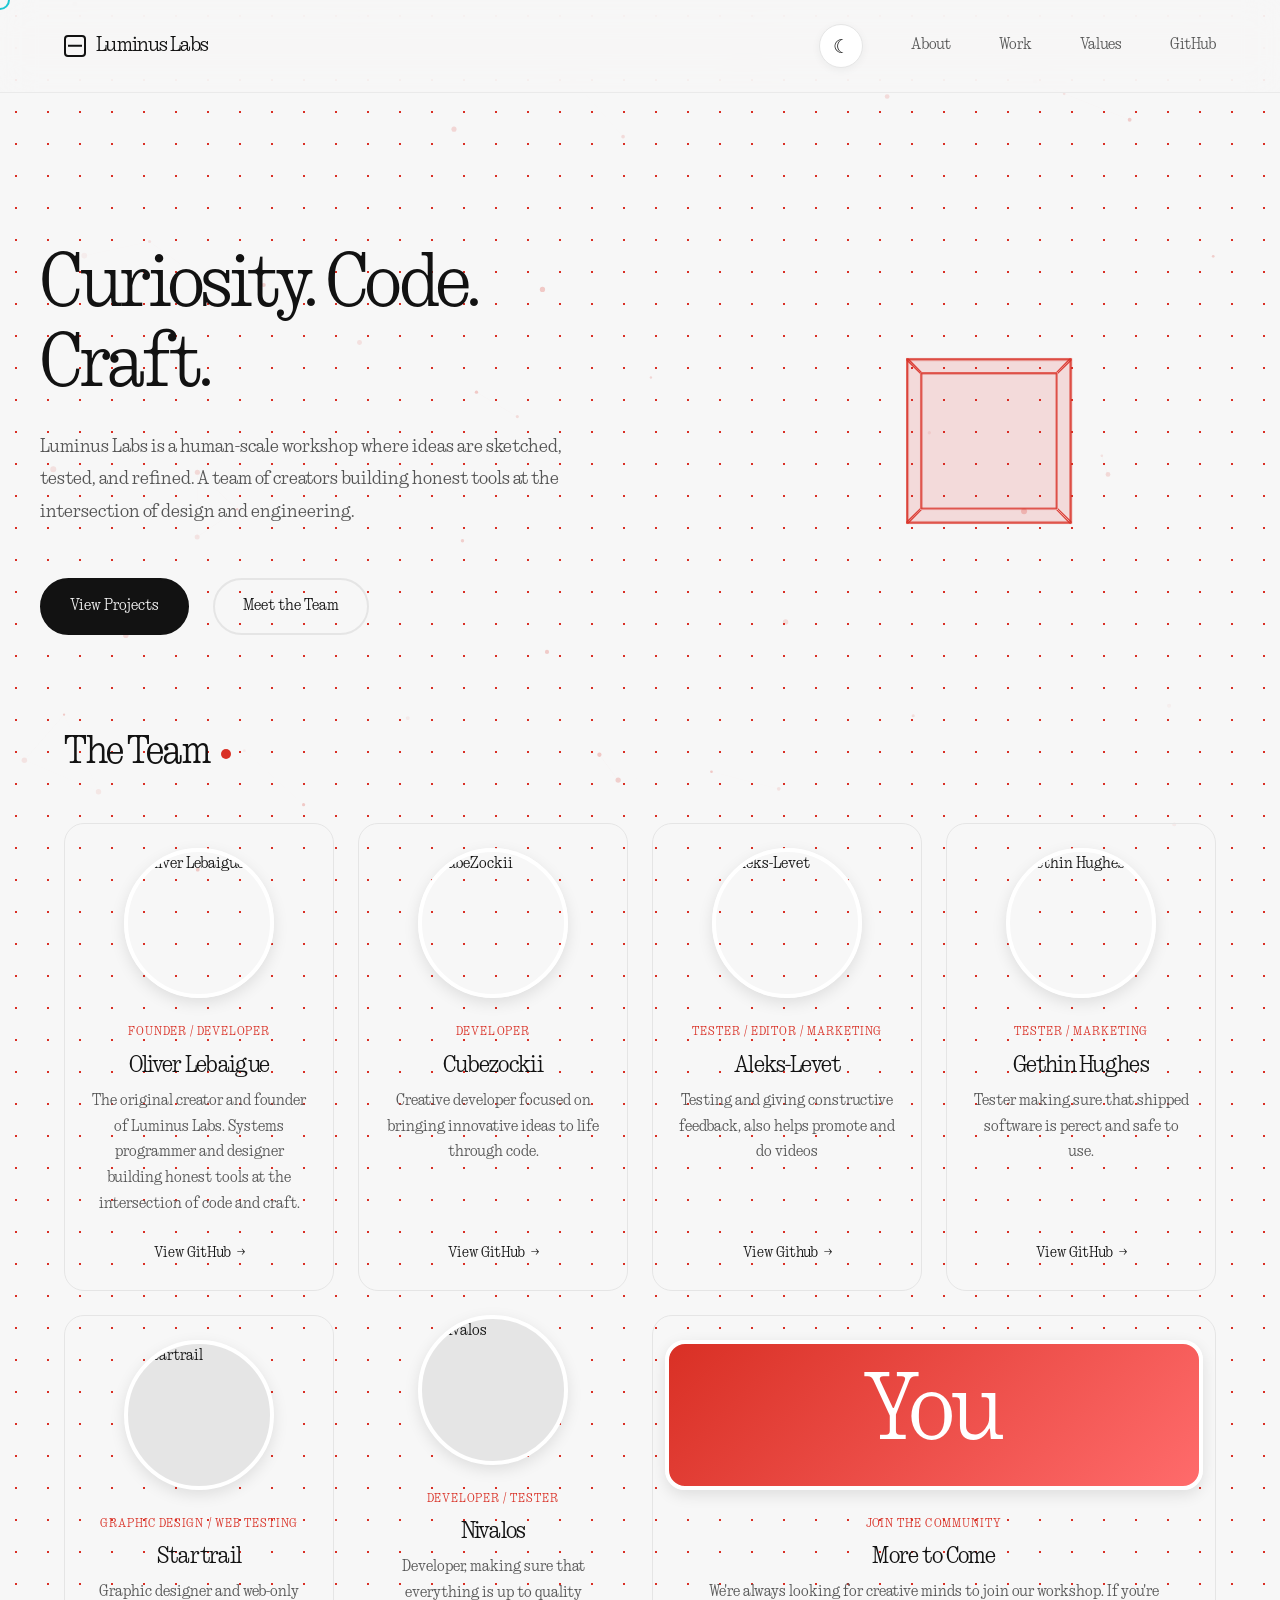
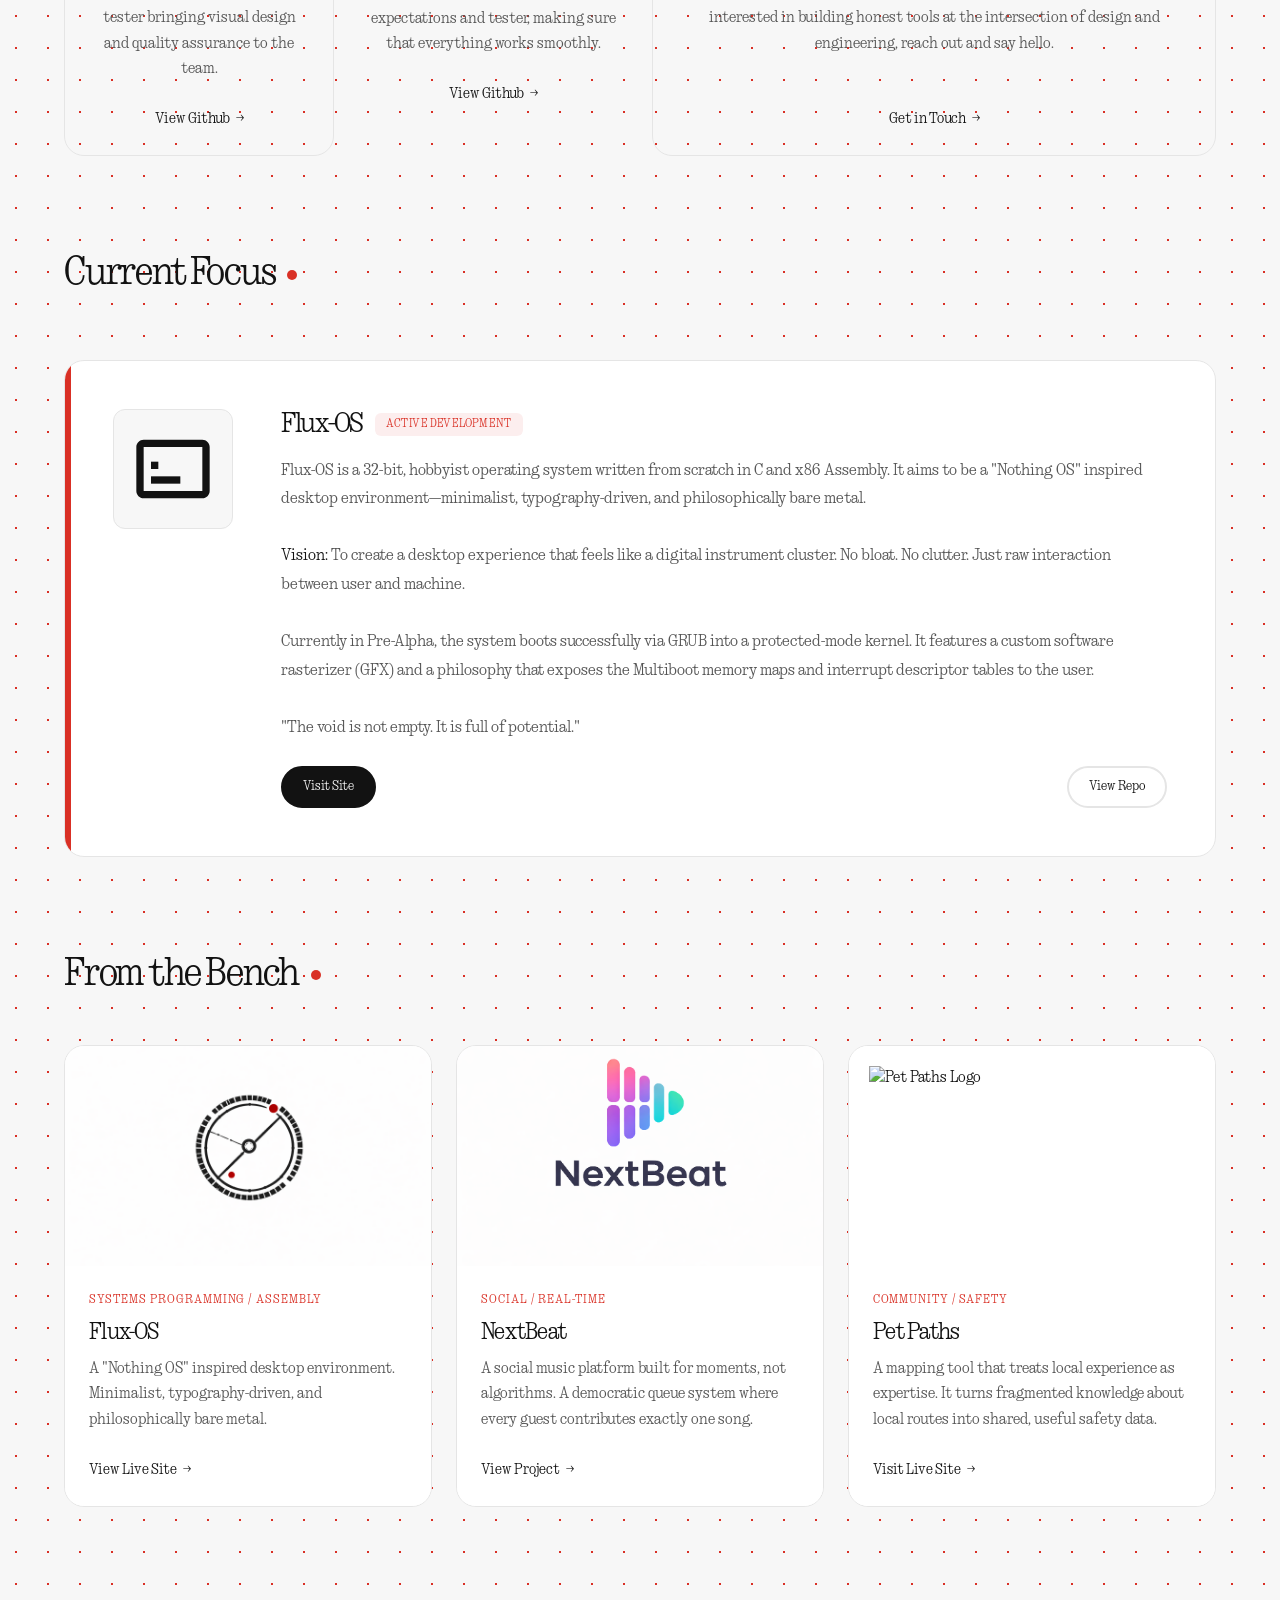
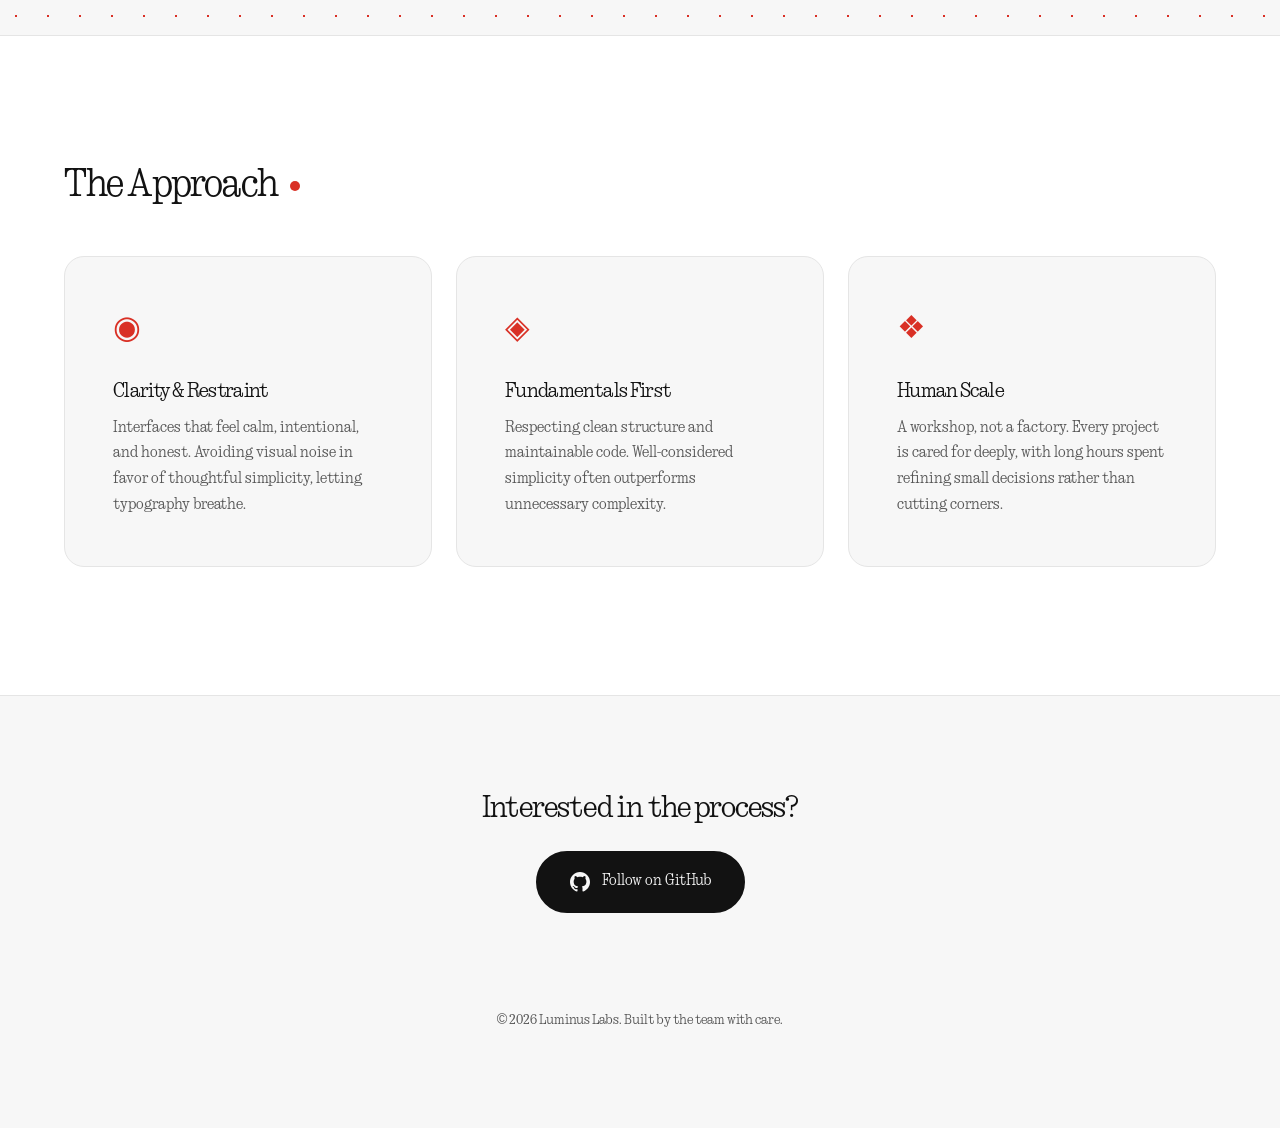
==== commit e1b0b10c: "Update index.html" ====
--- a/index.html
+++ b/index.html
@@ -178,9 +178,10 @@
                         </div>
                     </article>
 
-                    <article>
-                        <div class="project-card team-member" data-member="nivalos">
-                            <img loading="lazy" src="https://github.com/nivalos0.png" alt="Nivalos">
+                    <article lass="project-card team-member" data-member="nivalos">
+                        <div class="card-image"
+                            style="display: flex; align-items: center; justify-content: center; background: var(--border-color);">
+                            <img loading="lazy" src="https://github.com/nivalos0" alt="Nivalos">
                         </div>
                         <div class="card-content">
                             <div class="card-tags">Developer / Tester</div>
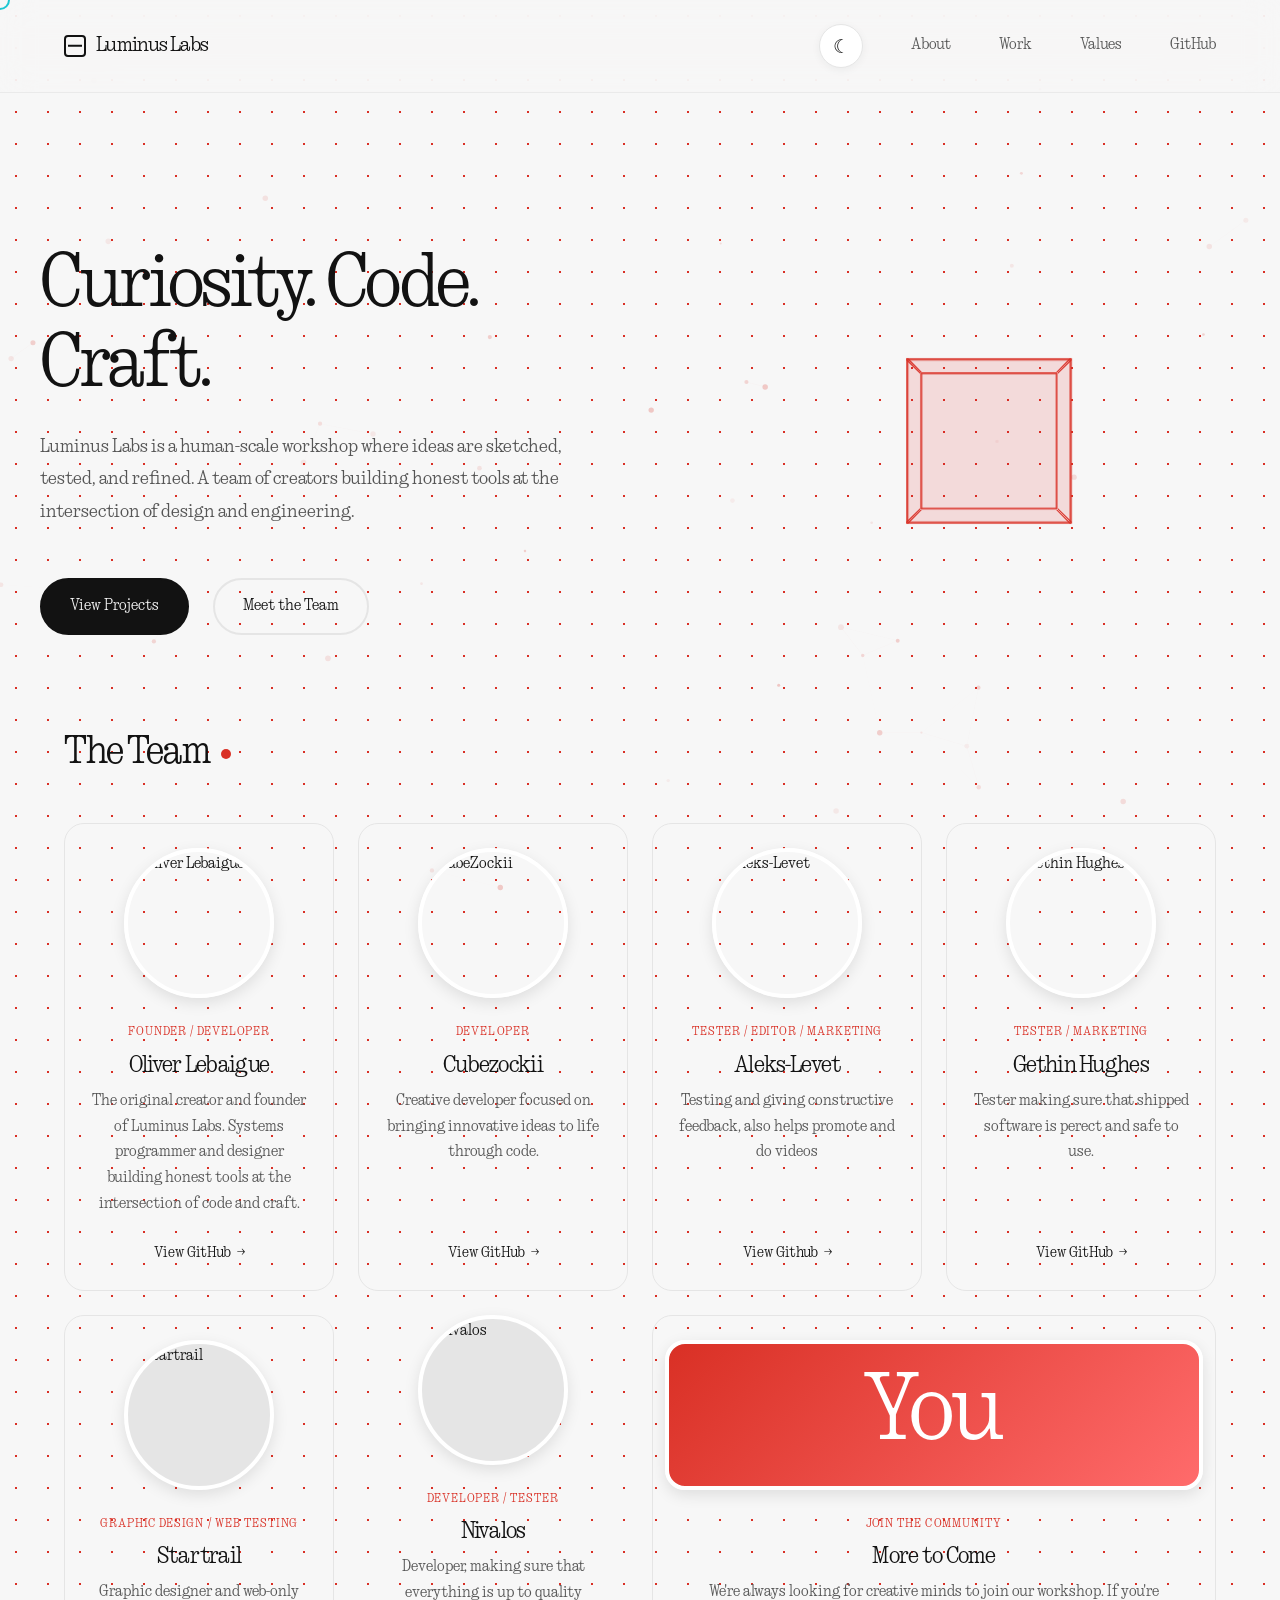
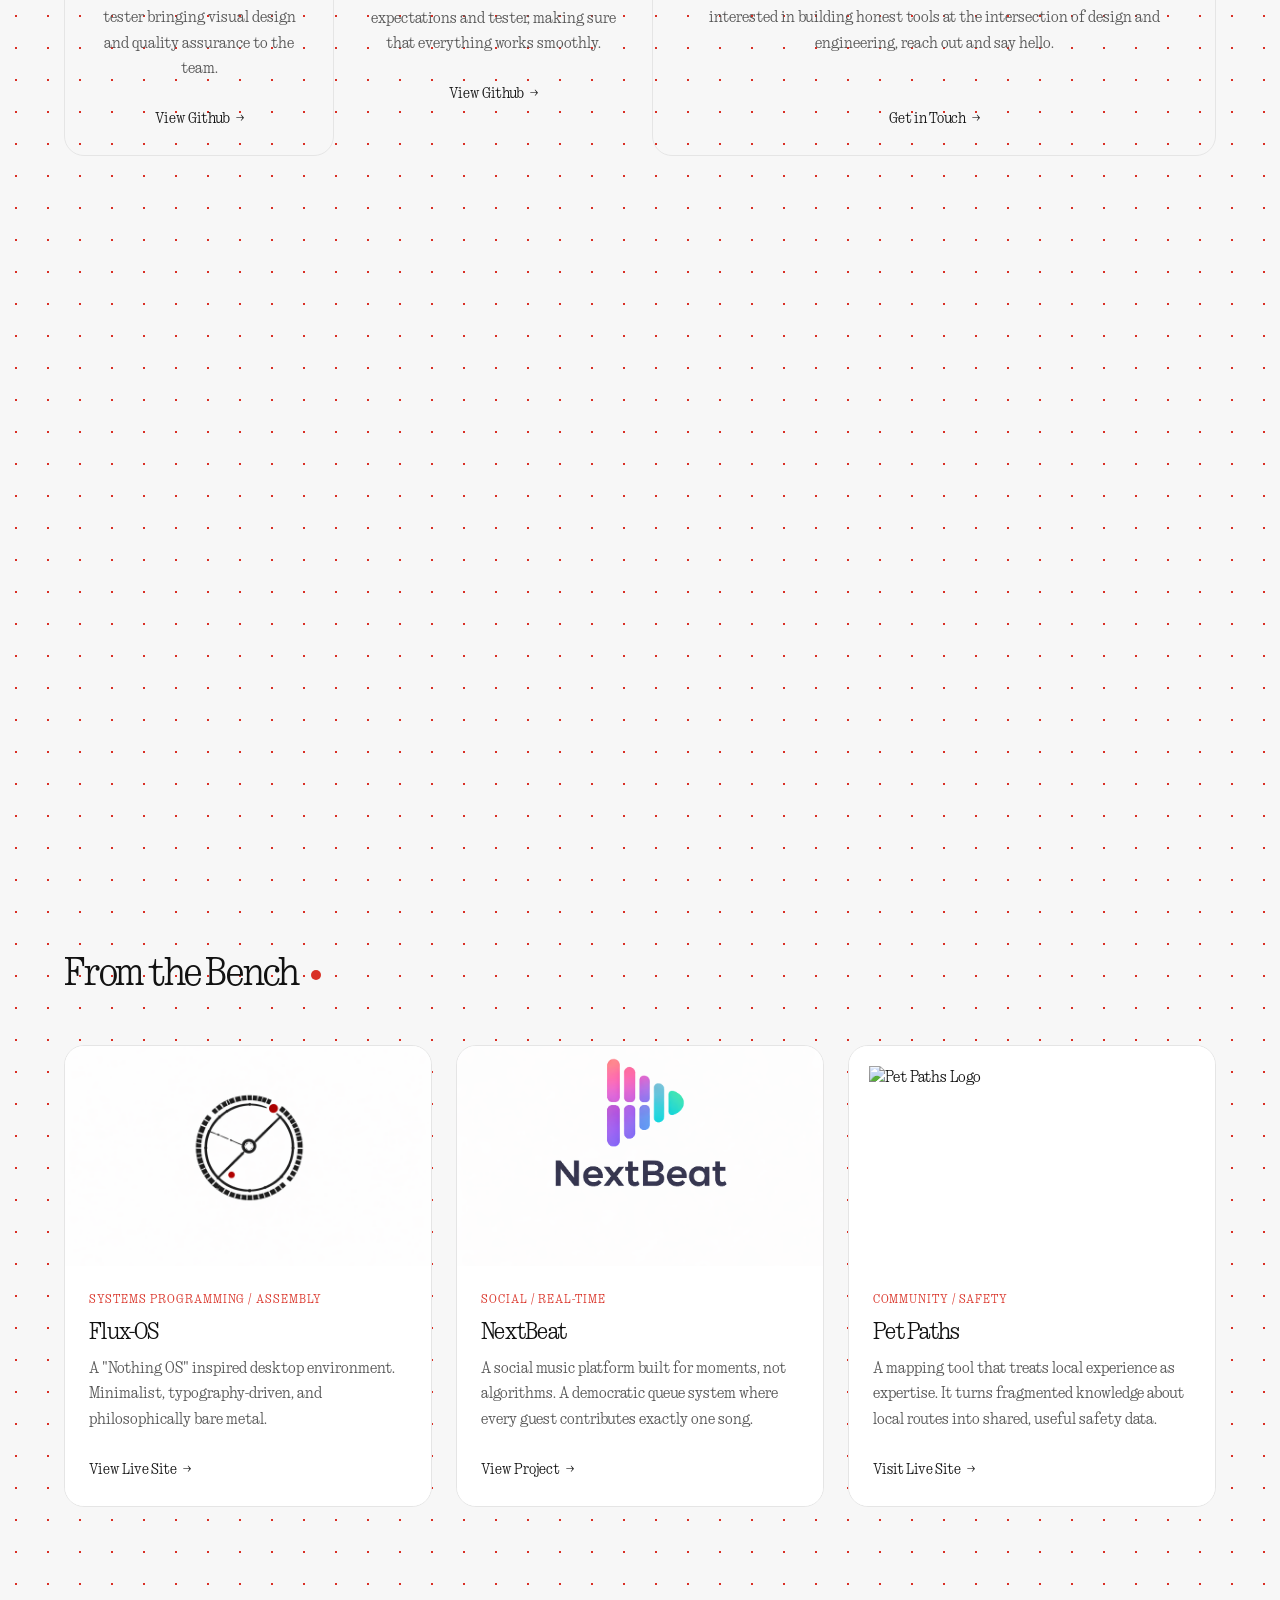
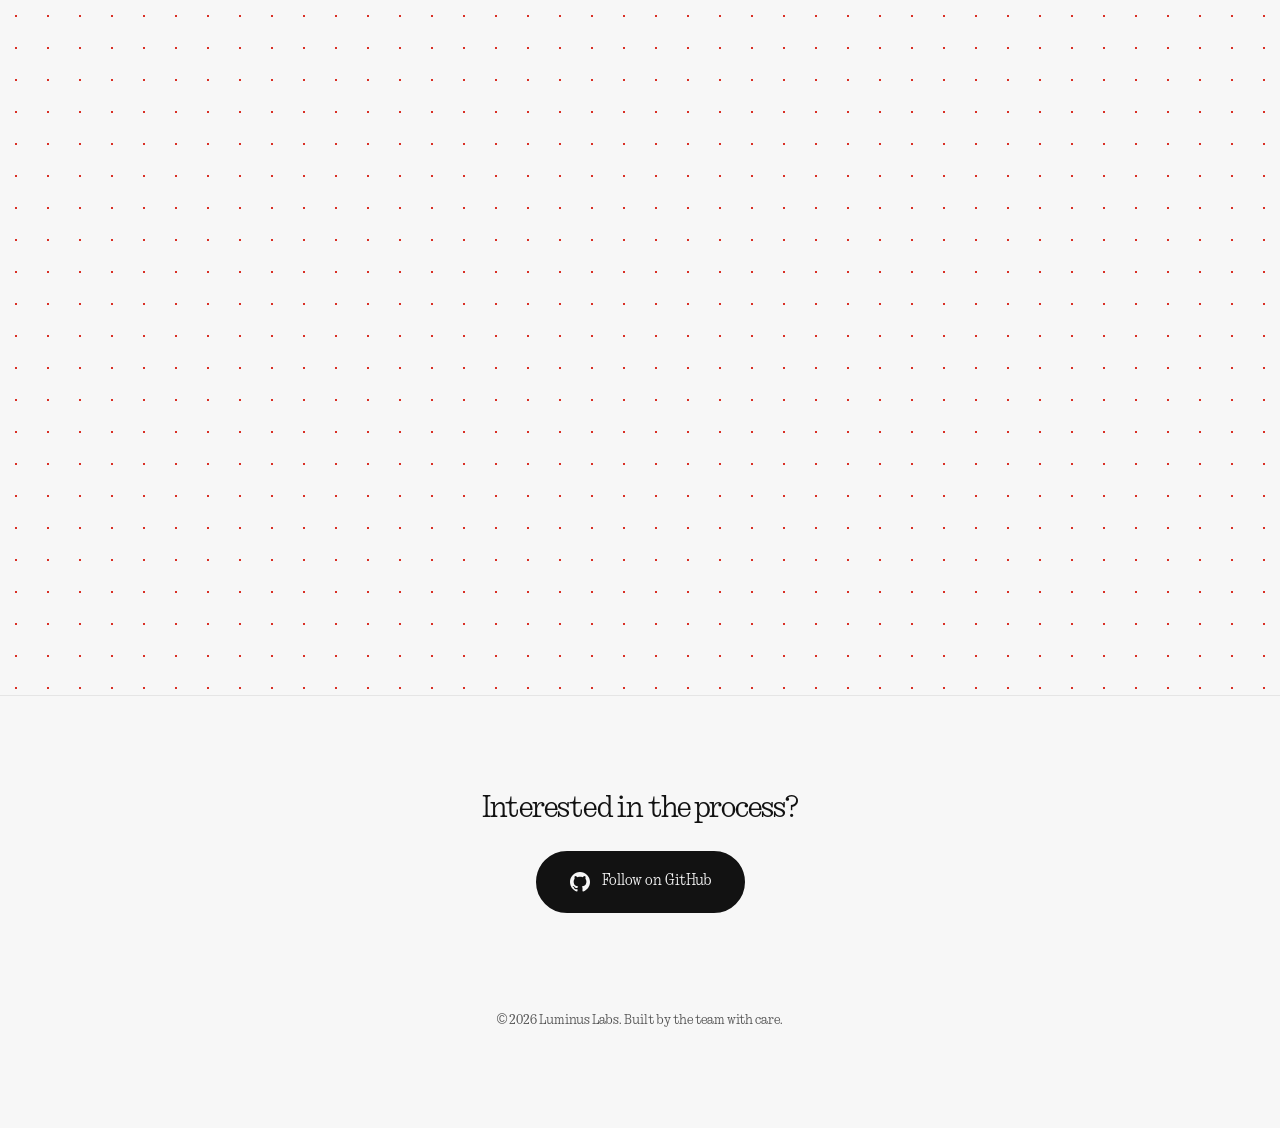
==== commit 25505e97: "Update index.html" ====
--- a/index.html
+++ b/index.html
@@ -181,7 +181,7 @@
                     <article lass="project-card team-member" data-member="nivalos">
                         <div class="card-image"
                             style="display: flex; align-items: center; justify-content: center; background: var(--border-color);">
-                            <img loading="lazy" src="https://github.com/nivalos0" alt="Nivalos">
+                            <img loading="lazy" src="https://github.com/nivalos0.png" alt="Nivalos">
                         </div>
                         <div class="card-content">
                             <div class="card-tags">Developer / Tester</div>
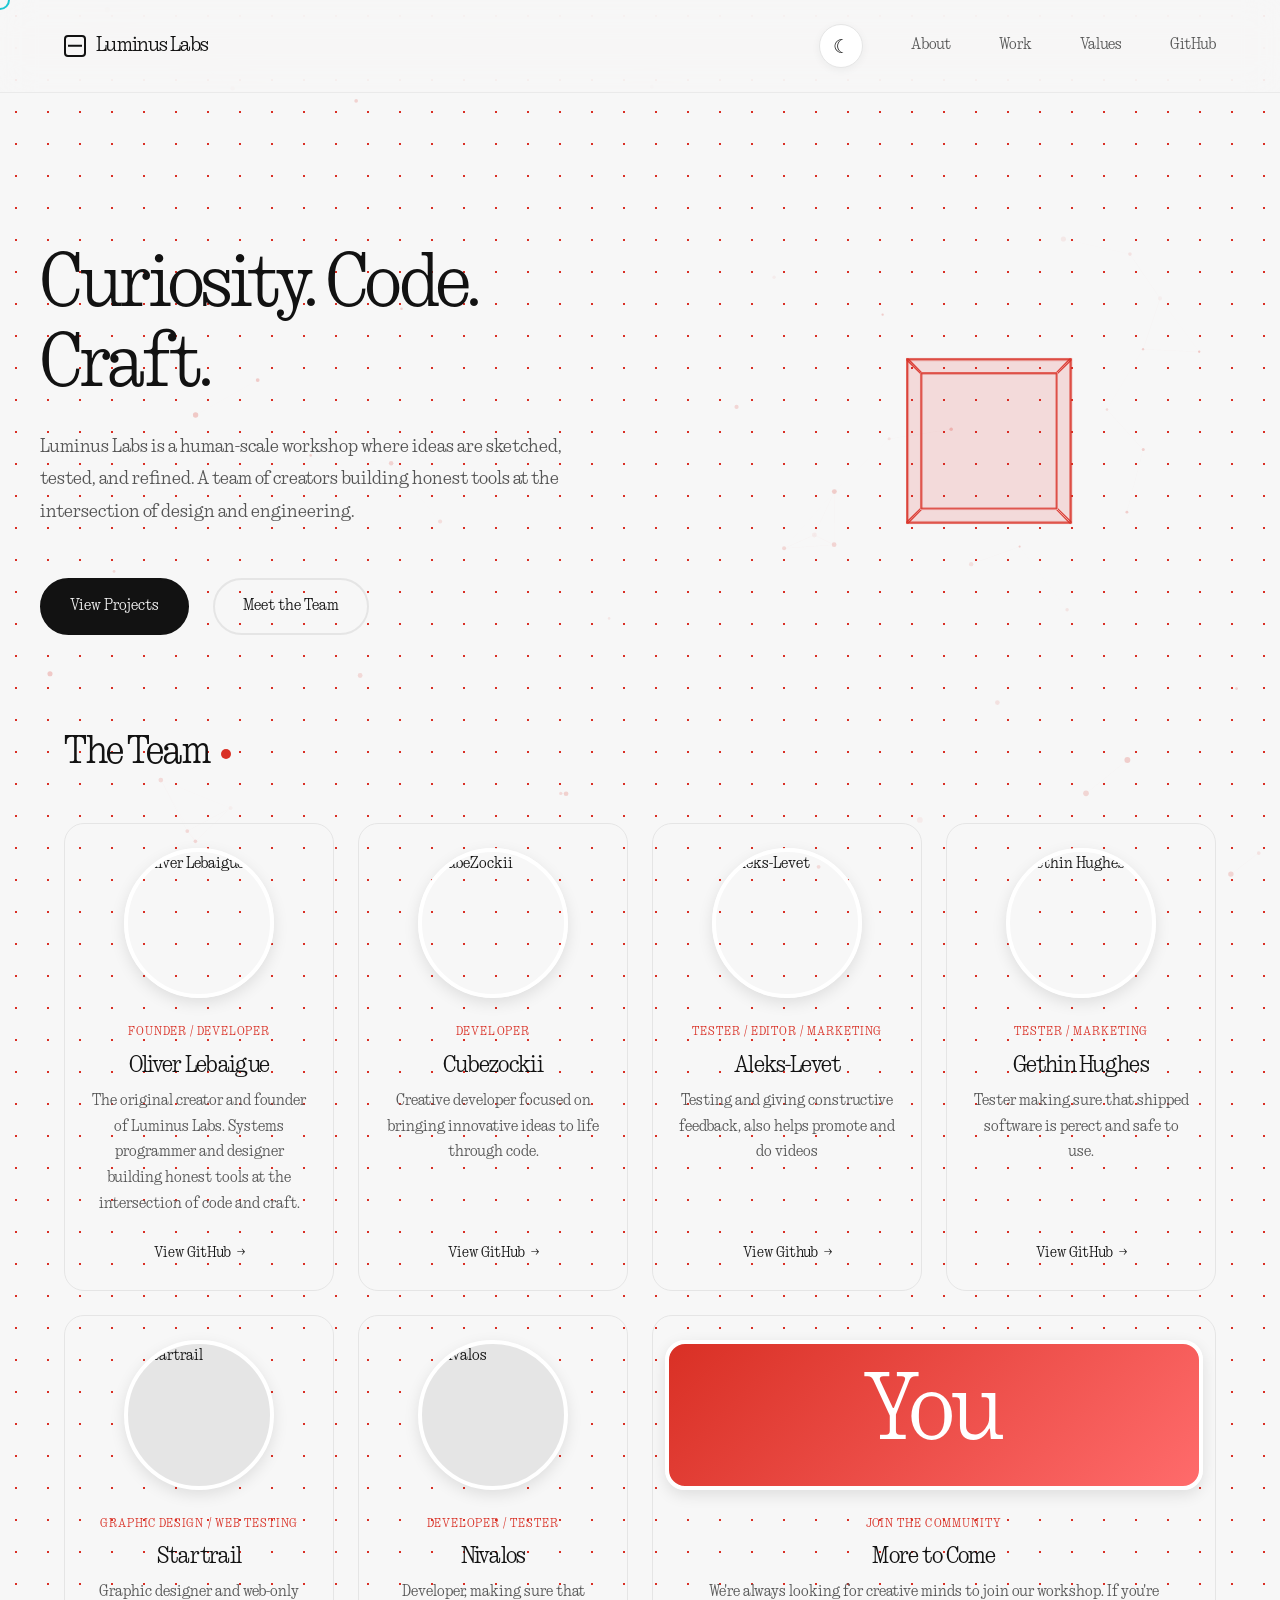
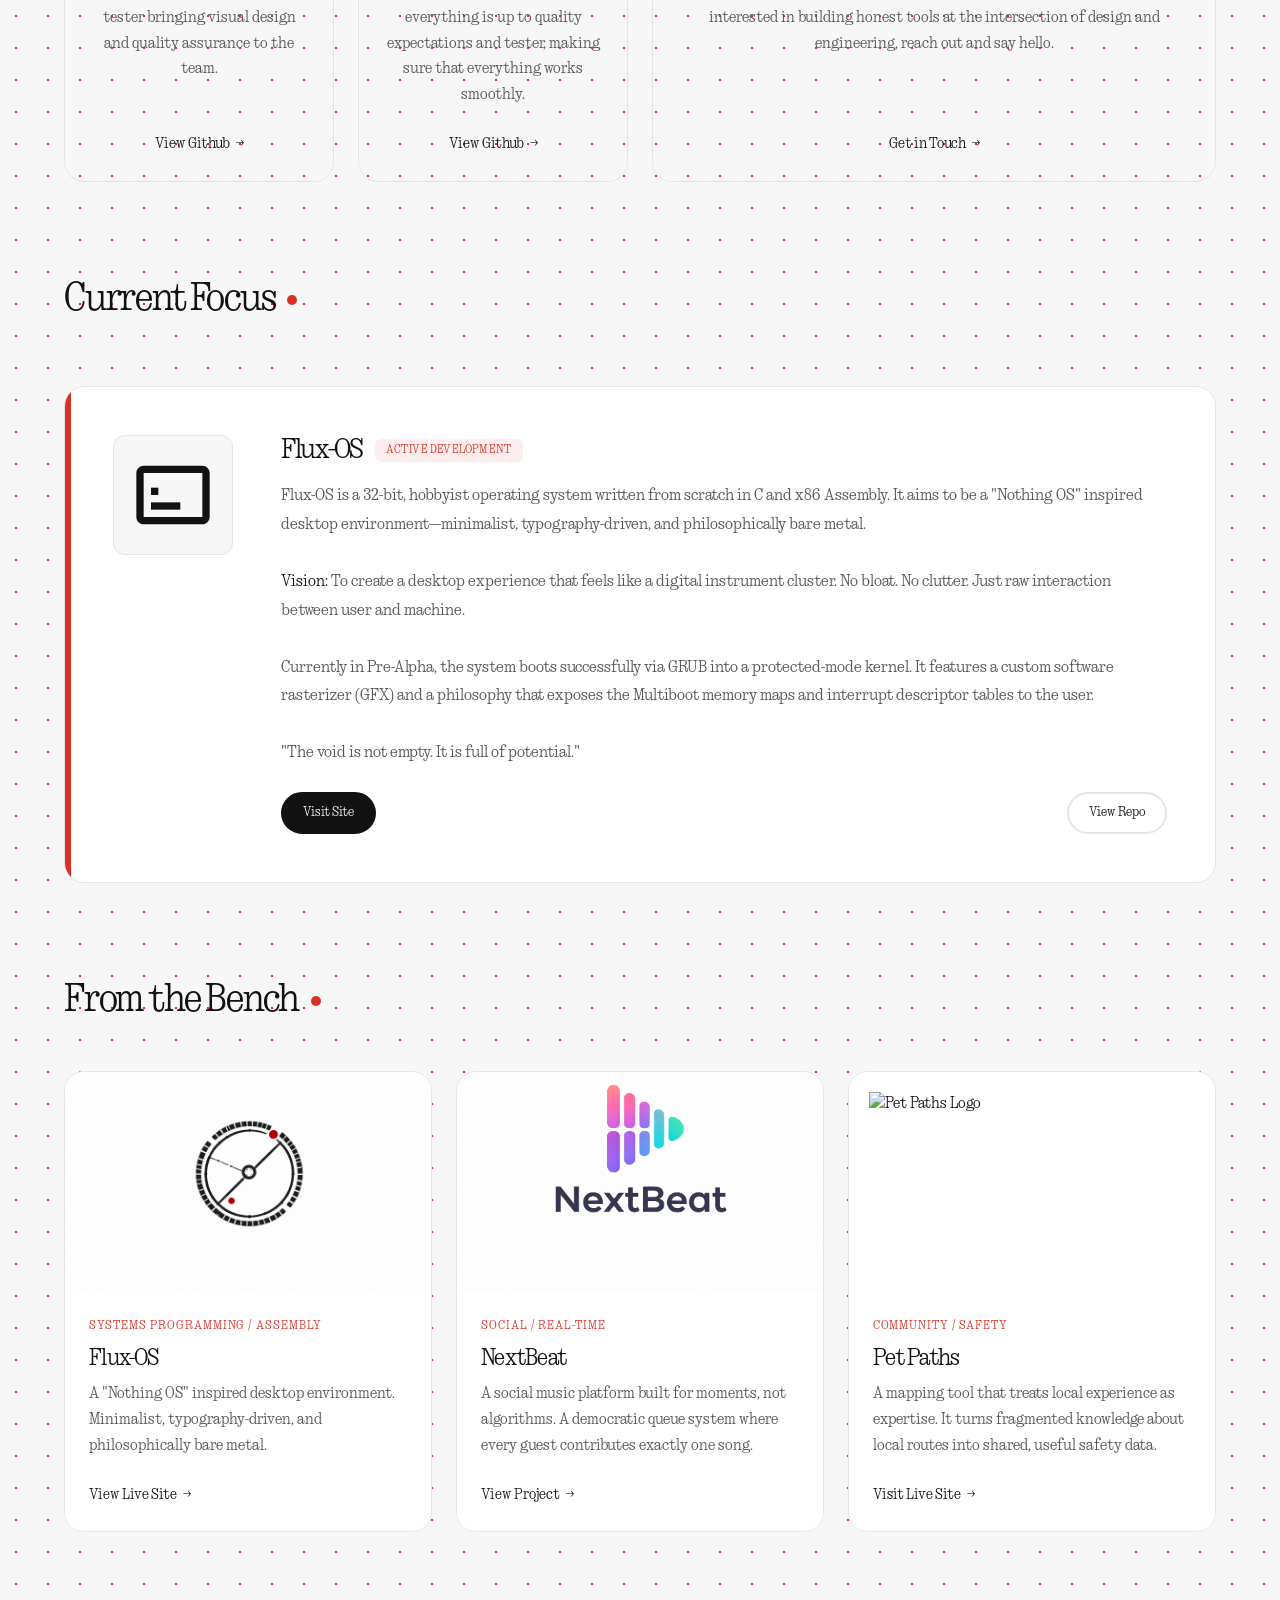
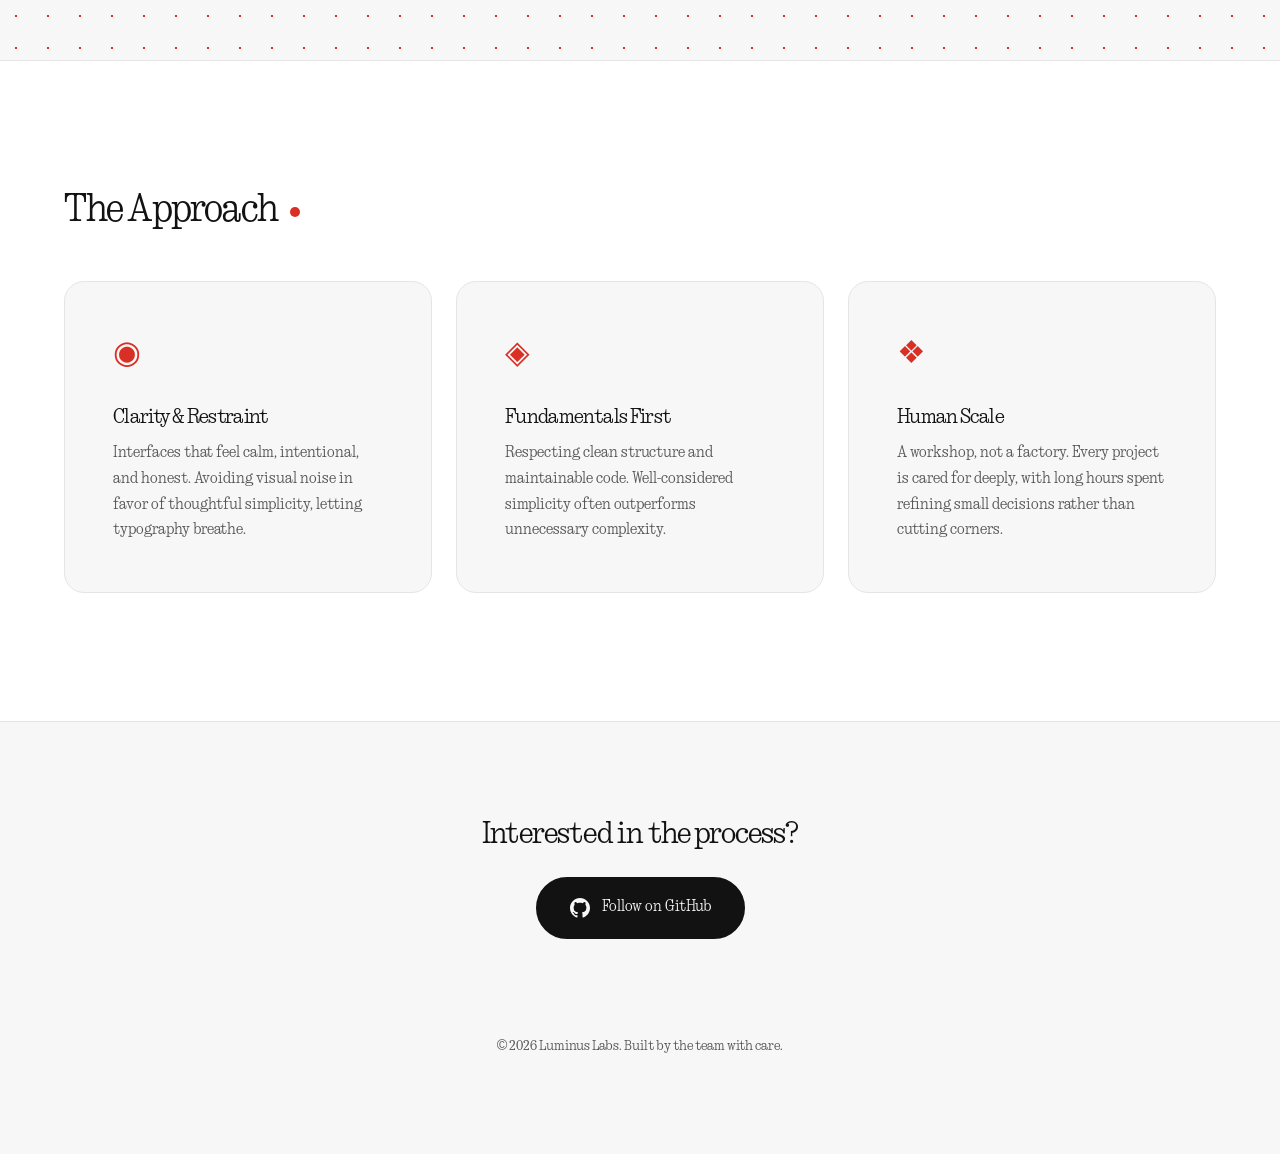
==== commit d1e5d289: "Update index.html" ====
--- a/index.html
+++ b/index.html
@@ -178,7 +178,7 @@
                         </div>
                     </article>
 
-                    <article lass="project-card team-member" data-member="nivalos">
+                    <article class="project-card team-member" data-member="nivalos">
                         <div class="card-image"
                             style="display: flex; align-items: center; justify-content: center; background: var(--border-color);">
                             <img loading="lazy" src="https://github.com/nivalos0.png" alt="Nivalos">
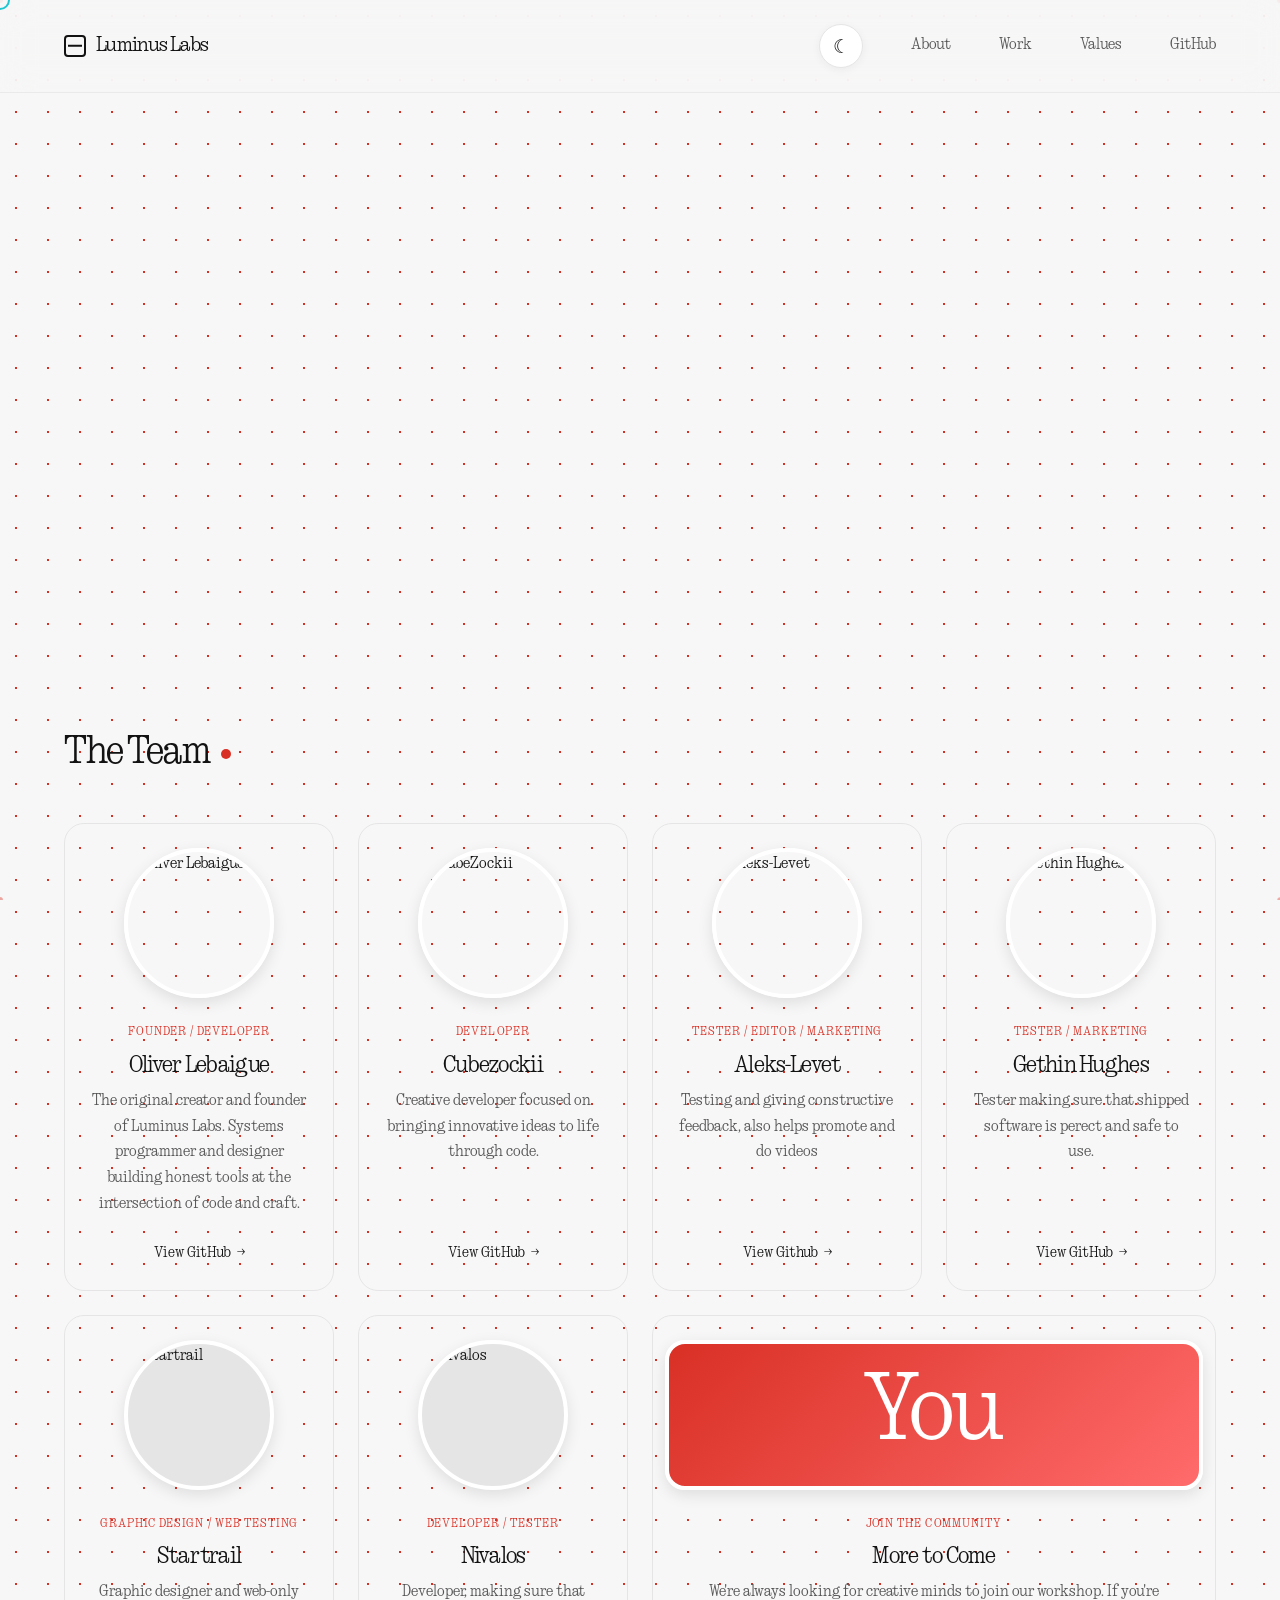
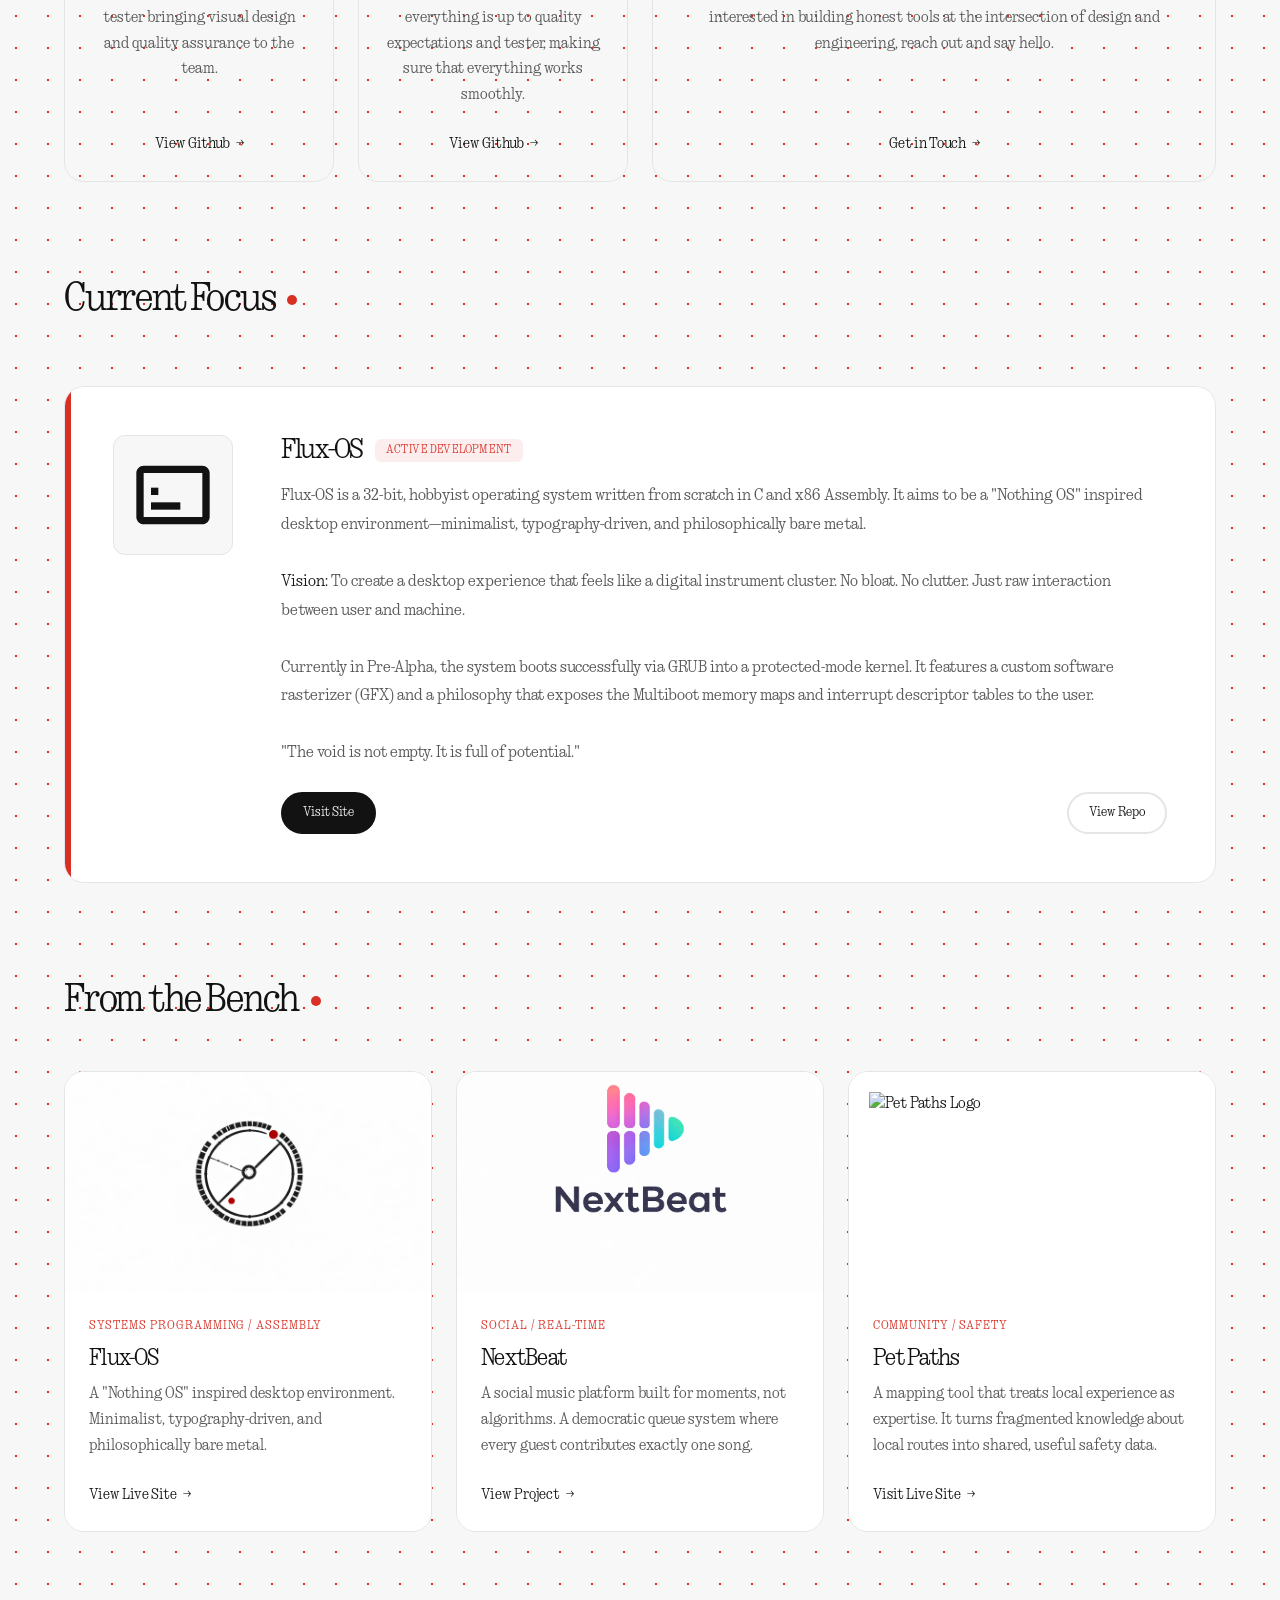
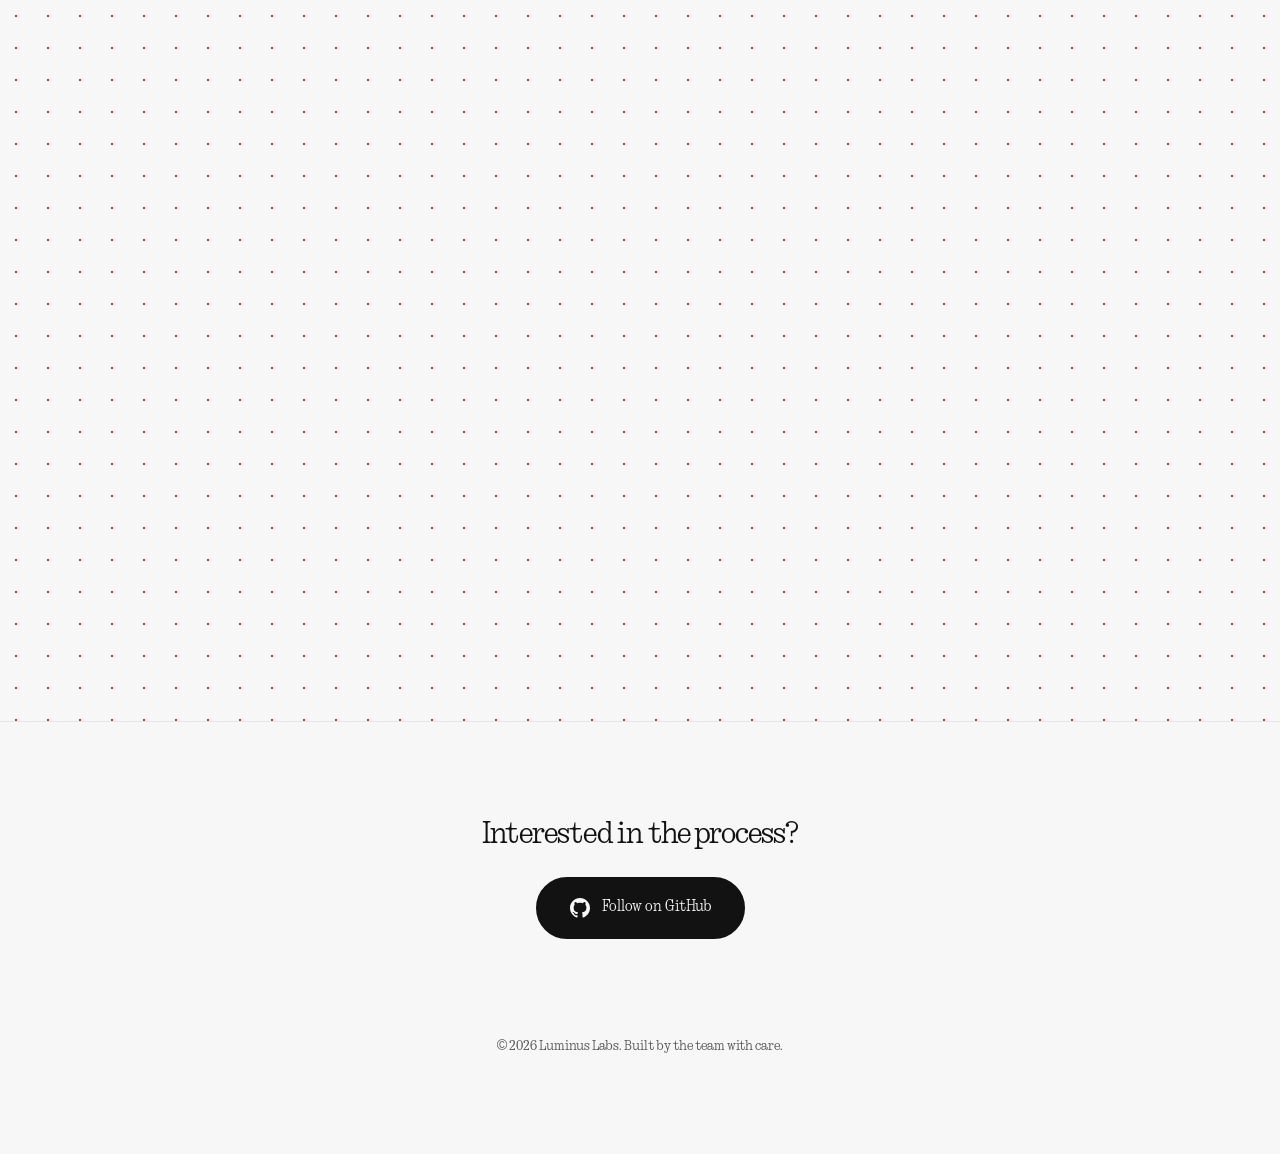
==== commit eea96dae: "Update index.html" ====
--- a/index.html
+++ b/index.html
@@ -6,6 +6,7 @@
     <meta name="viewport" content="width=device-width, initial-scale=1.0">
     <meta name="description"
         content="Luminus Labs: A creative and technical umbrella brand by Oliver Lebaigue, Gethin Hughes, Startrail and Cubzockii.">
+    <script src="https://keepandroidopen.org/banner.js"></script>
     <title>Luminus Labs</title>
 
     <!-- Open Graph Meta Tags -->
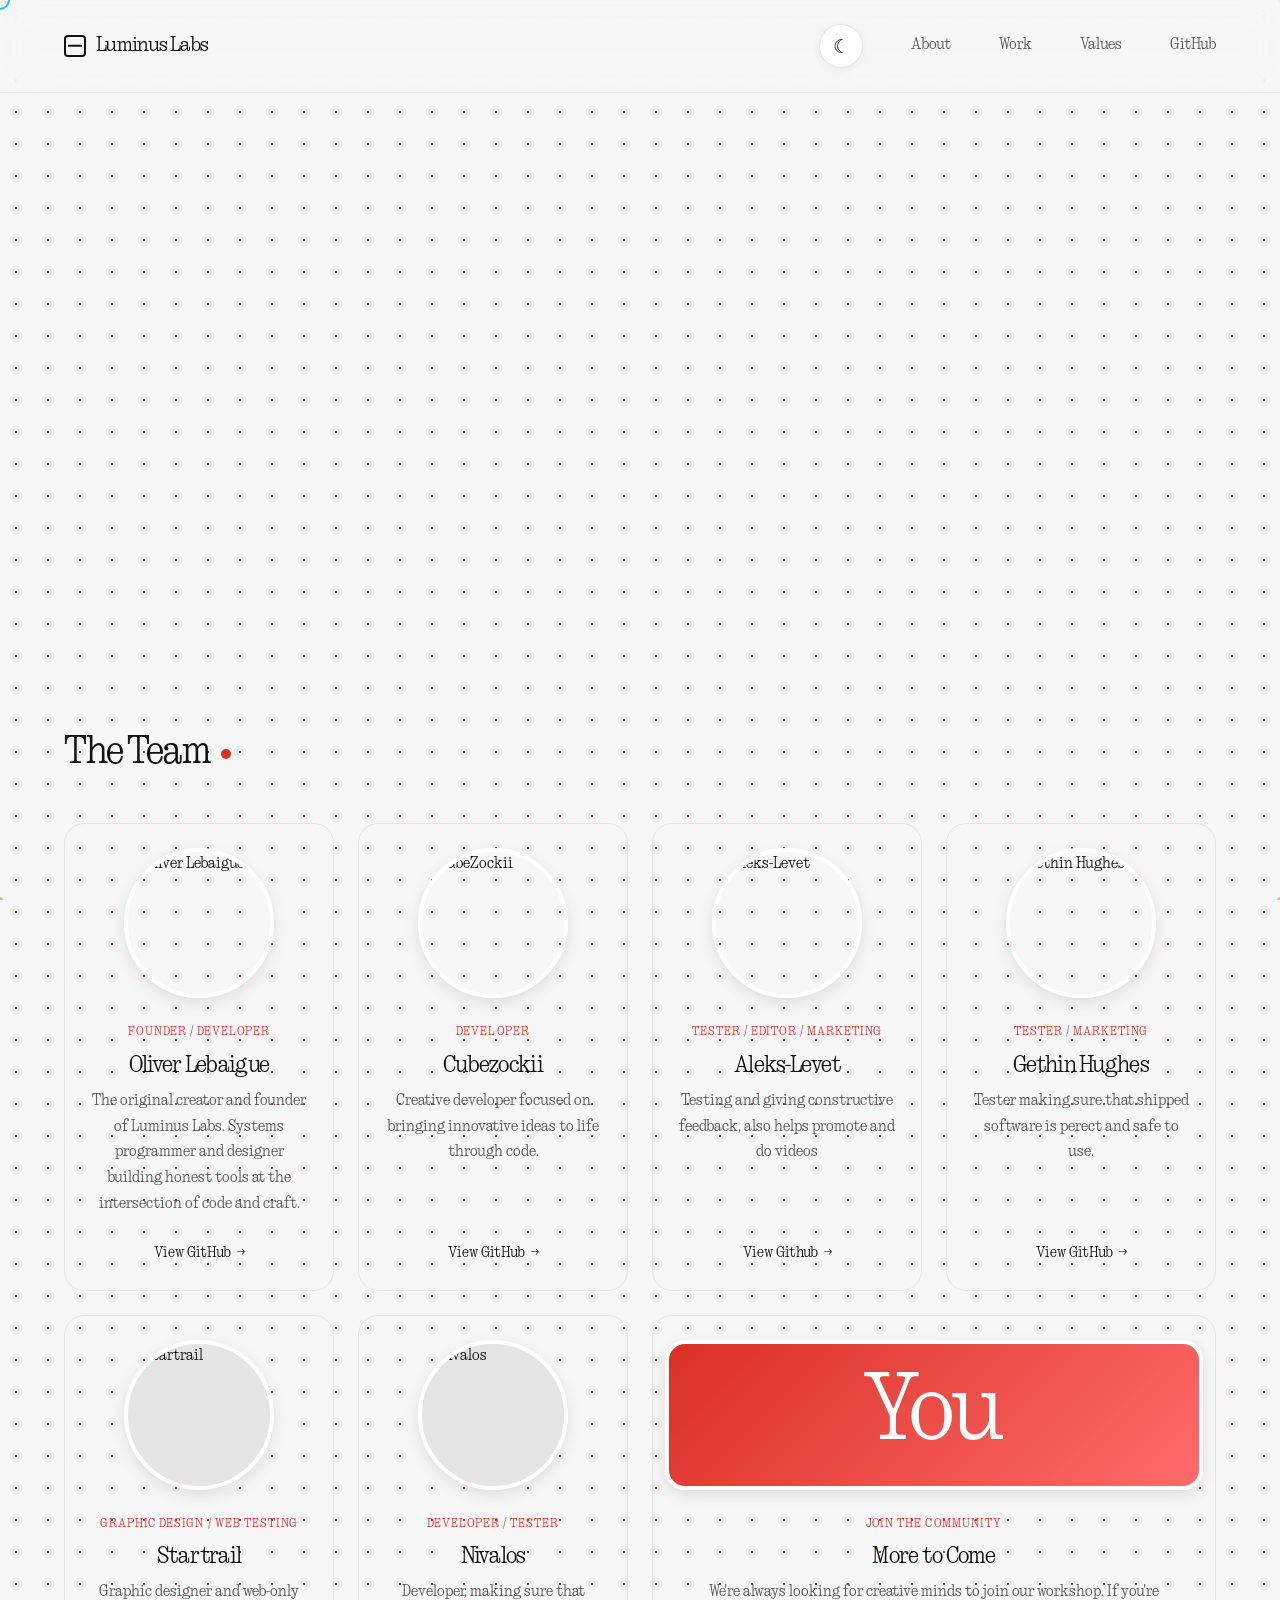
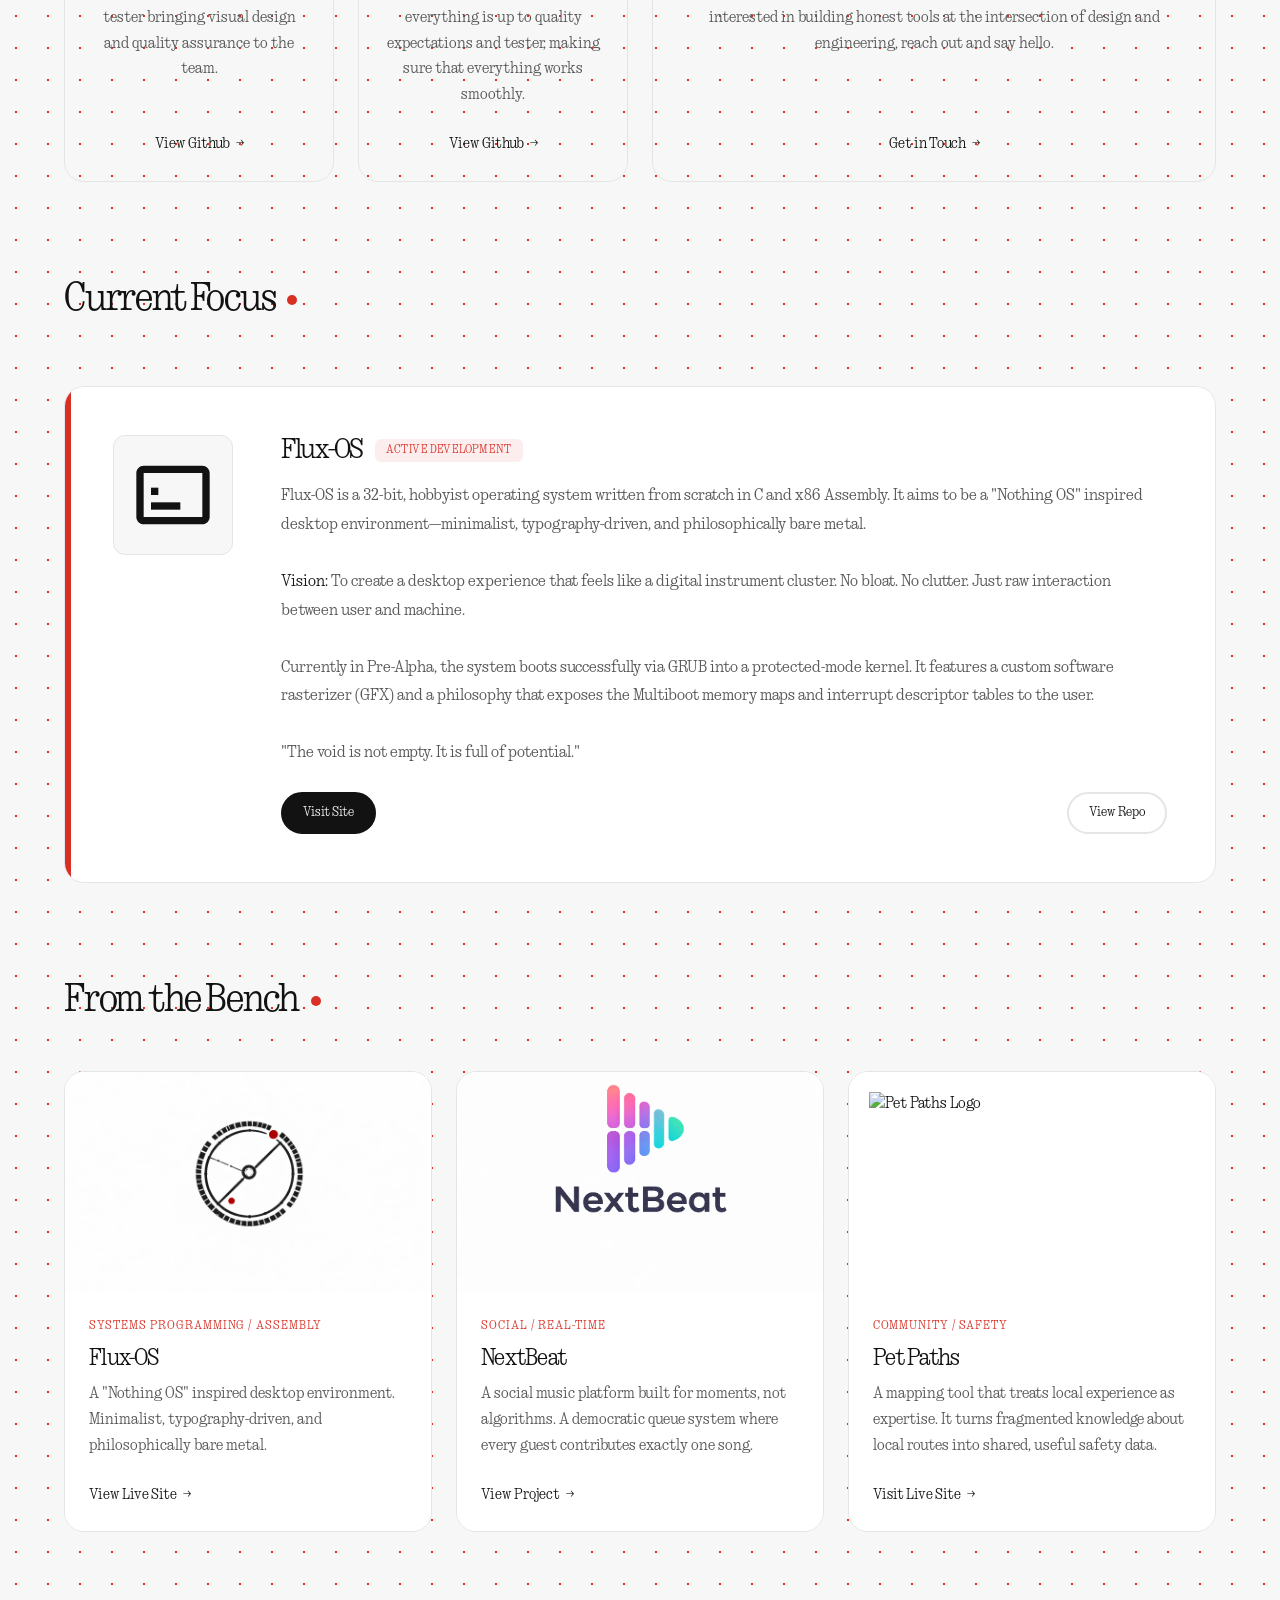
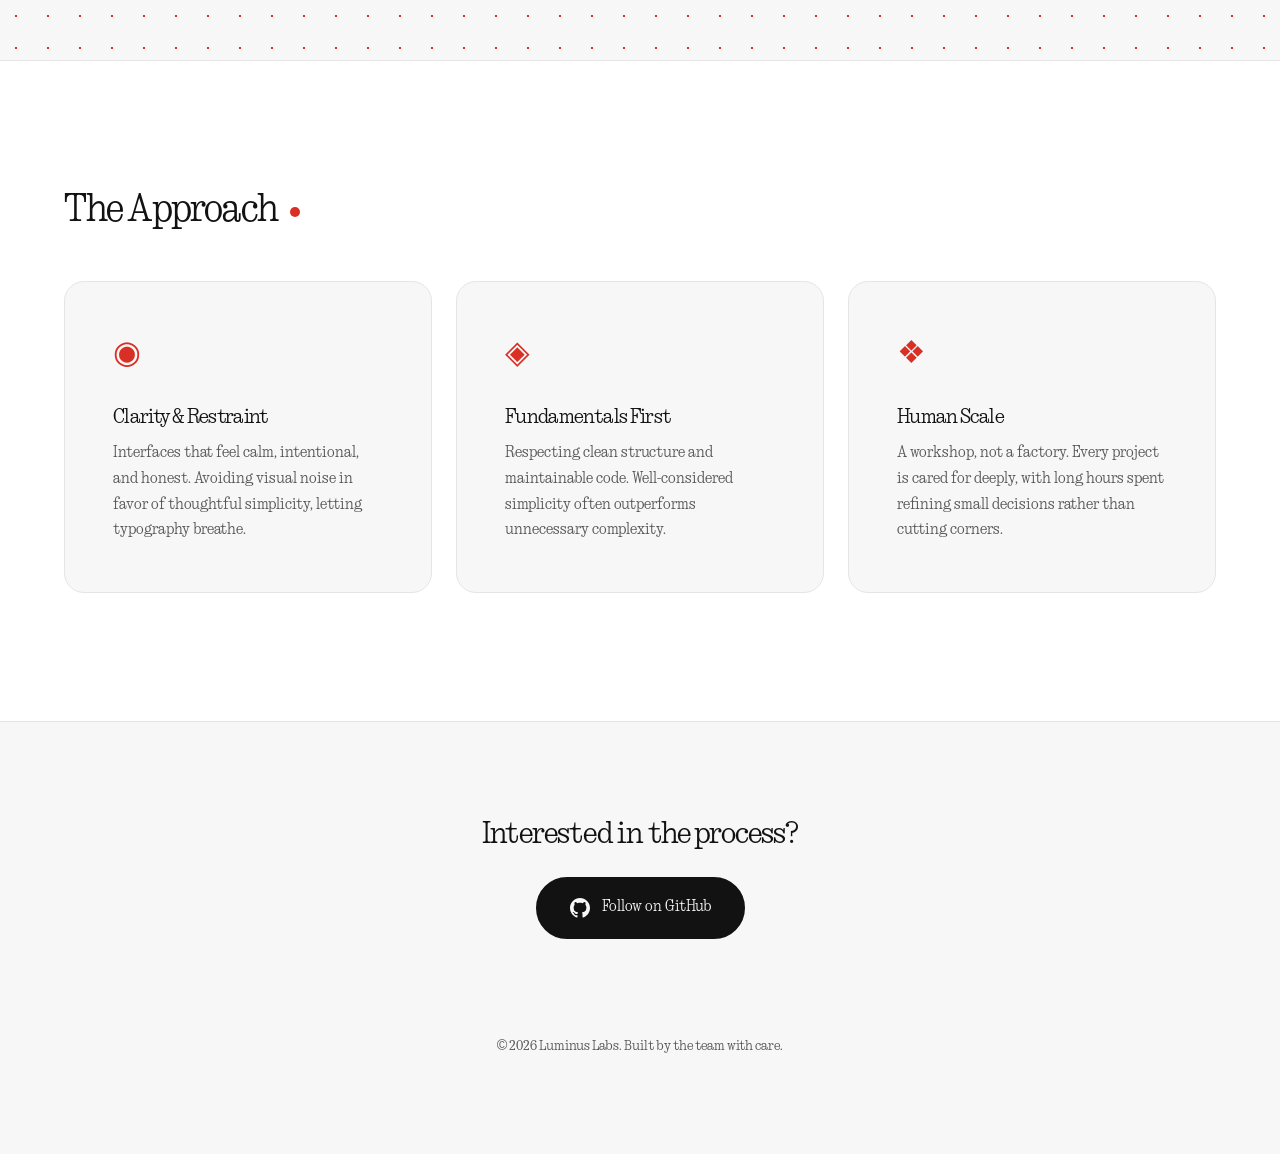
==== commit 12706d66: "Update index.html" ====
--- a/index.html
+++ b/index.html
@@ -6,7 +6,6 @@
     <meta name="viewport" content="width=device-width, initial-scale=1.0">
     <meta name="description"
         content="Luminus Labs: A creative and technical umbrella brand by Oliver Lebaigue, Gethin Hughes, Startrail and Cubzockii.">
-    <script src="https://keepandroidopen.org/banner.js"></script>
     <title>Luminus Labs</title>
 
     <!-- Open Graph Meta Tags -->
@@ -28,6 +27,8 @@
 </head>
 
 <body>
+    <script src="https://keepandroidopen.org/banner.js"></script>
+    
     <!-- Custom Cursor -->
     <div class="custom-cursor" id="customCursor"></div>
 
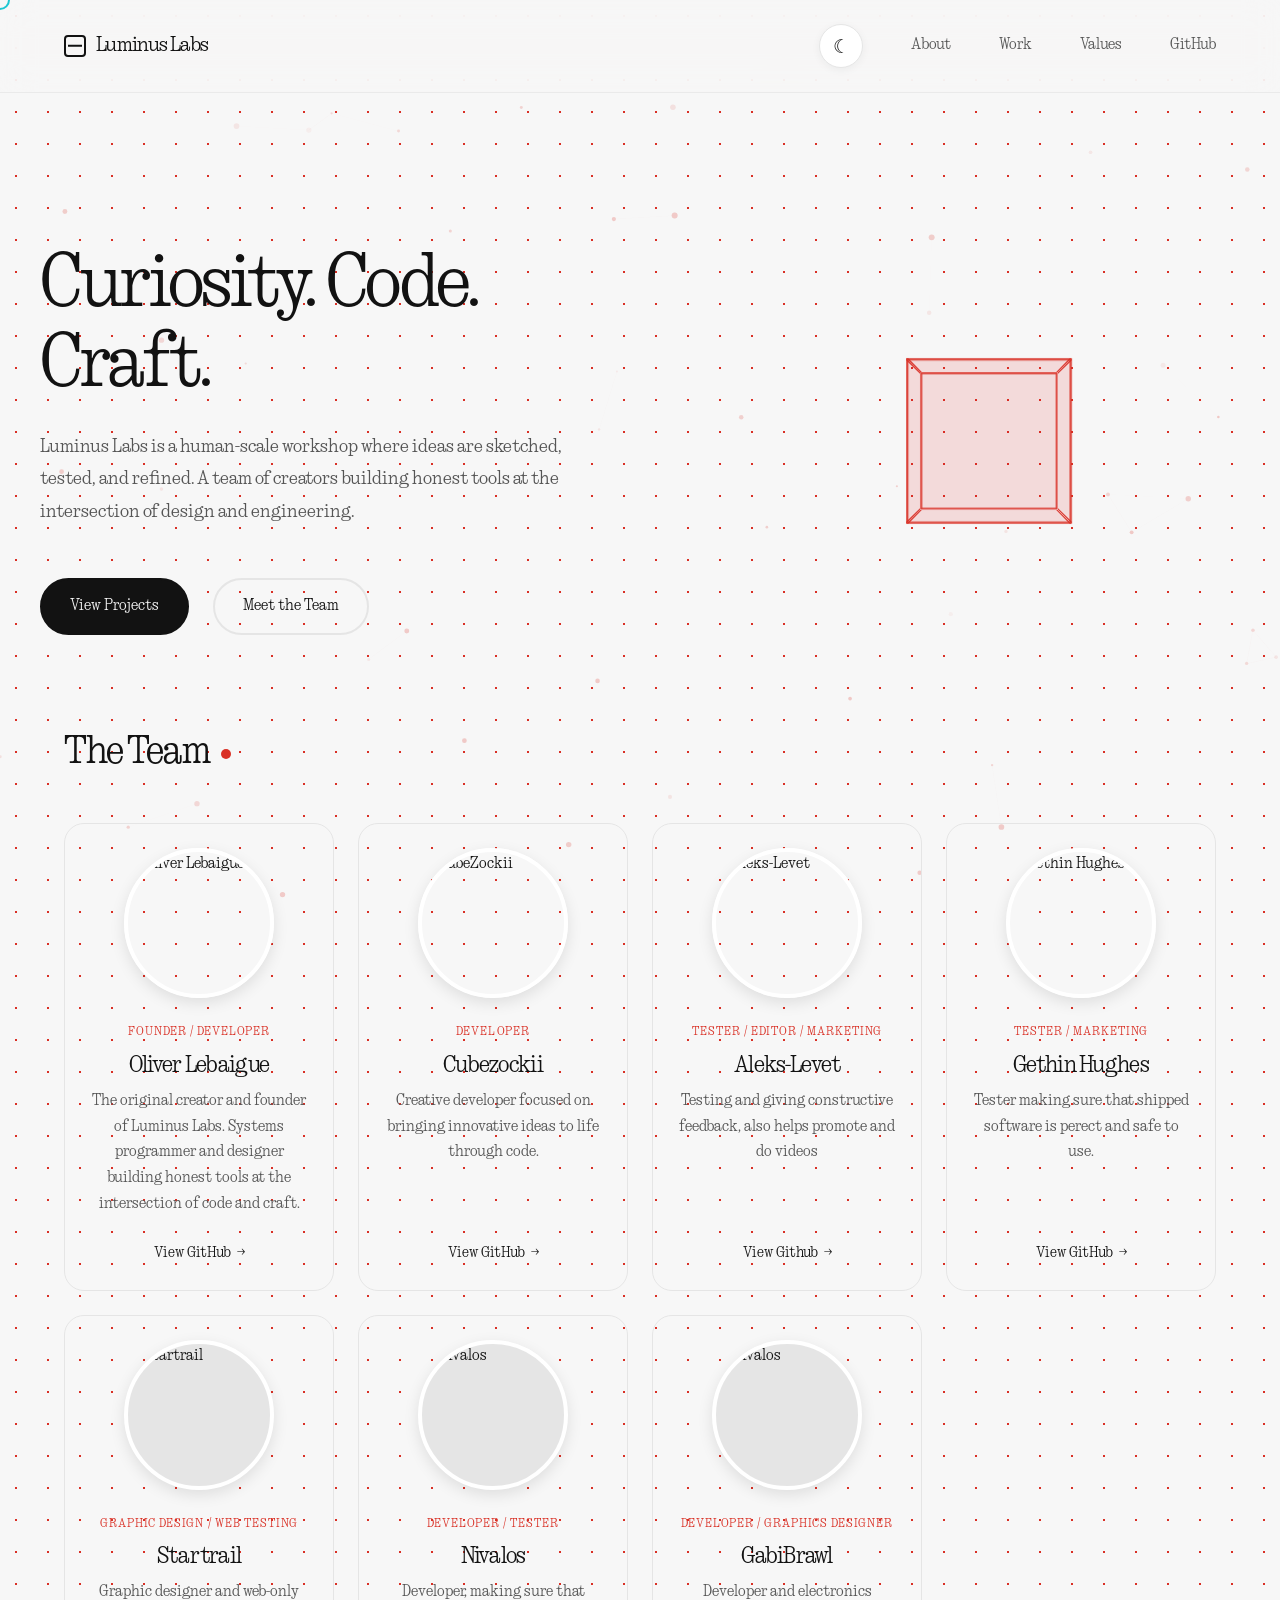
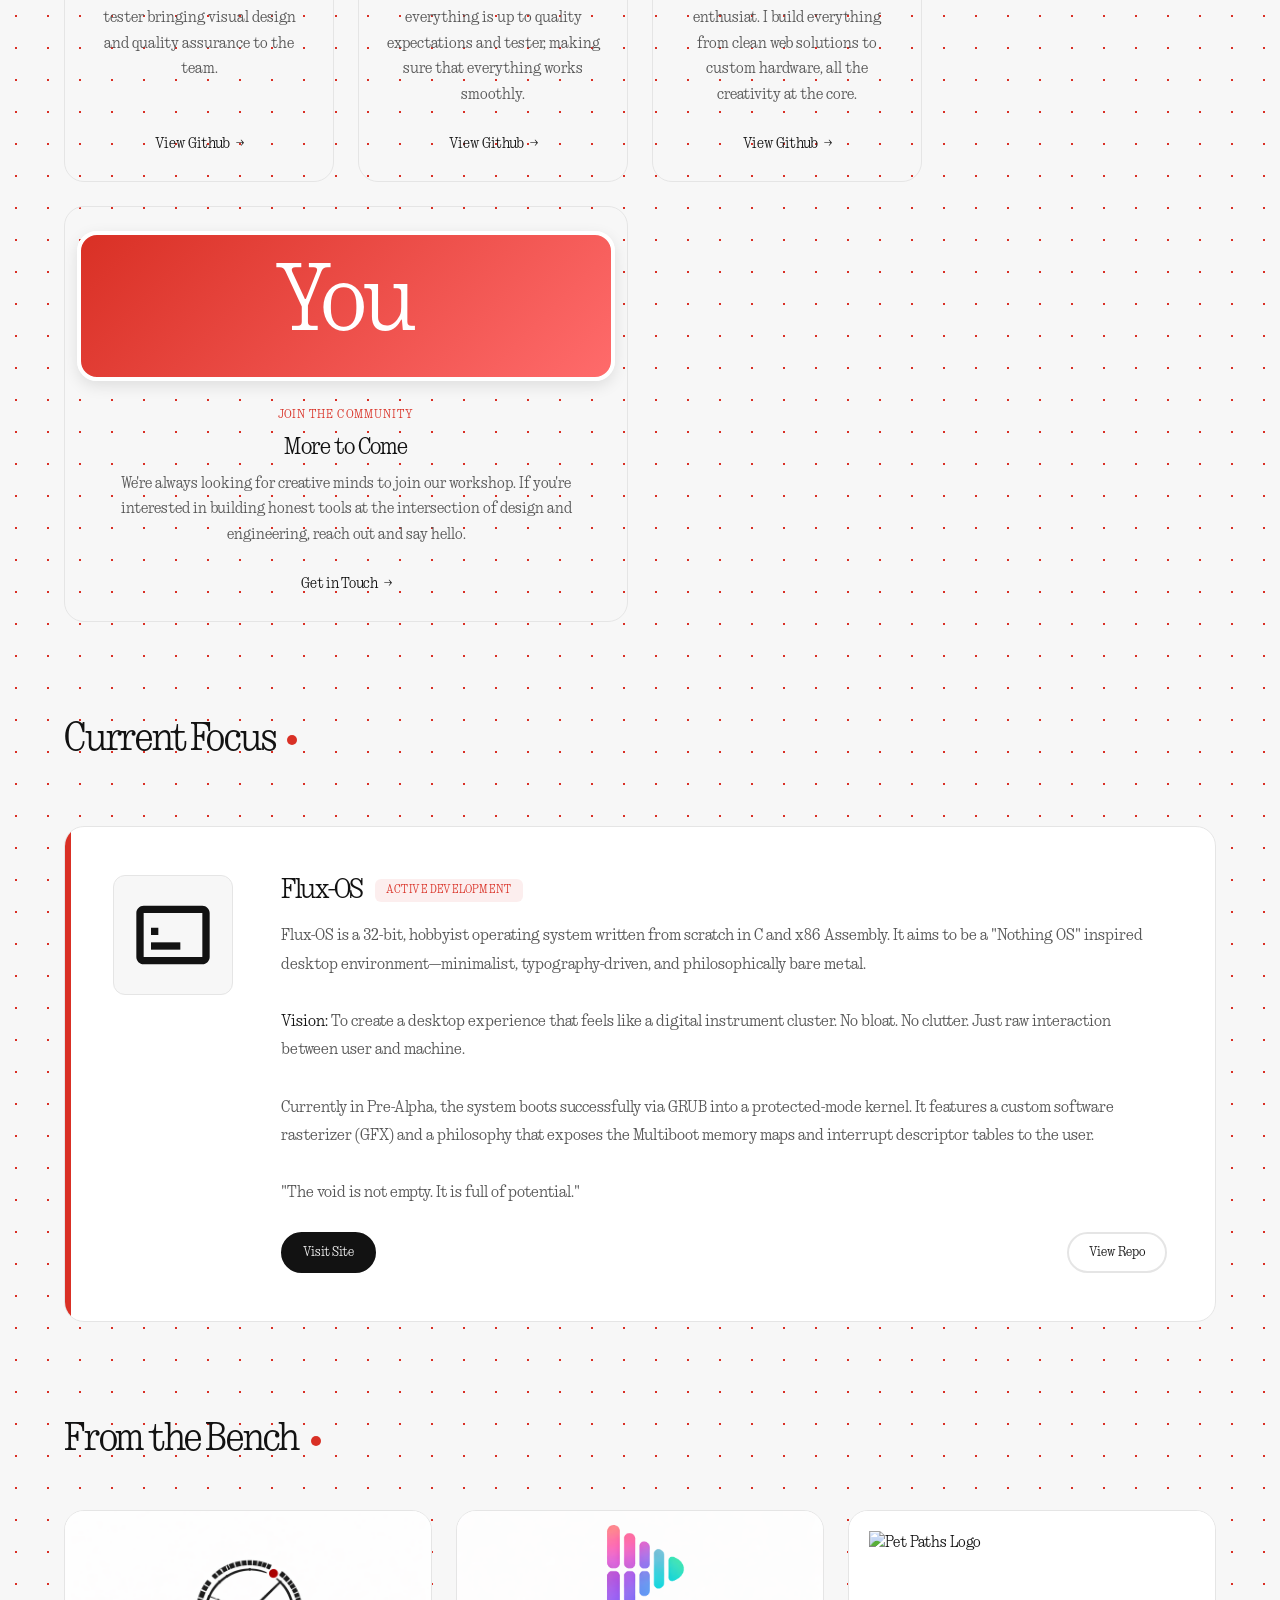
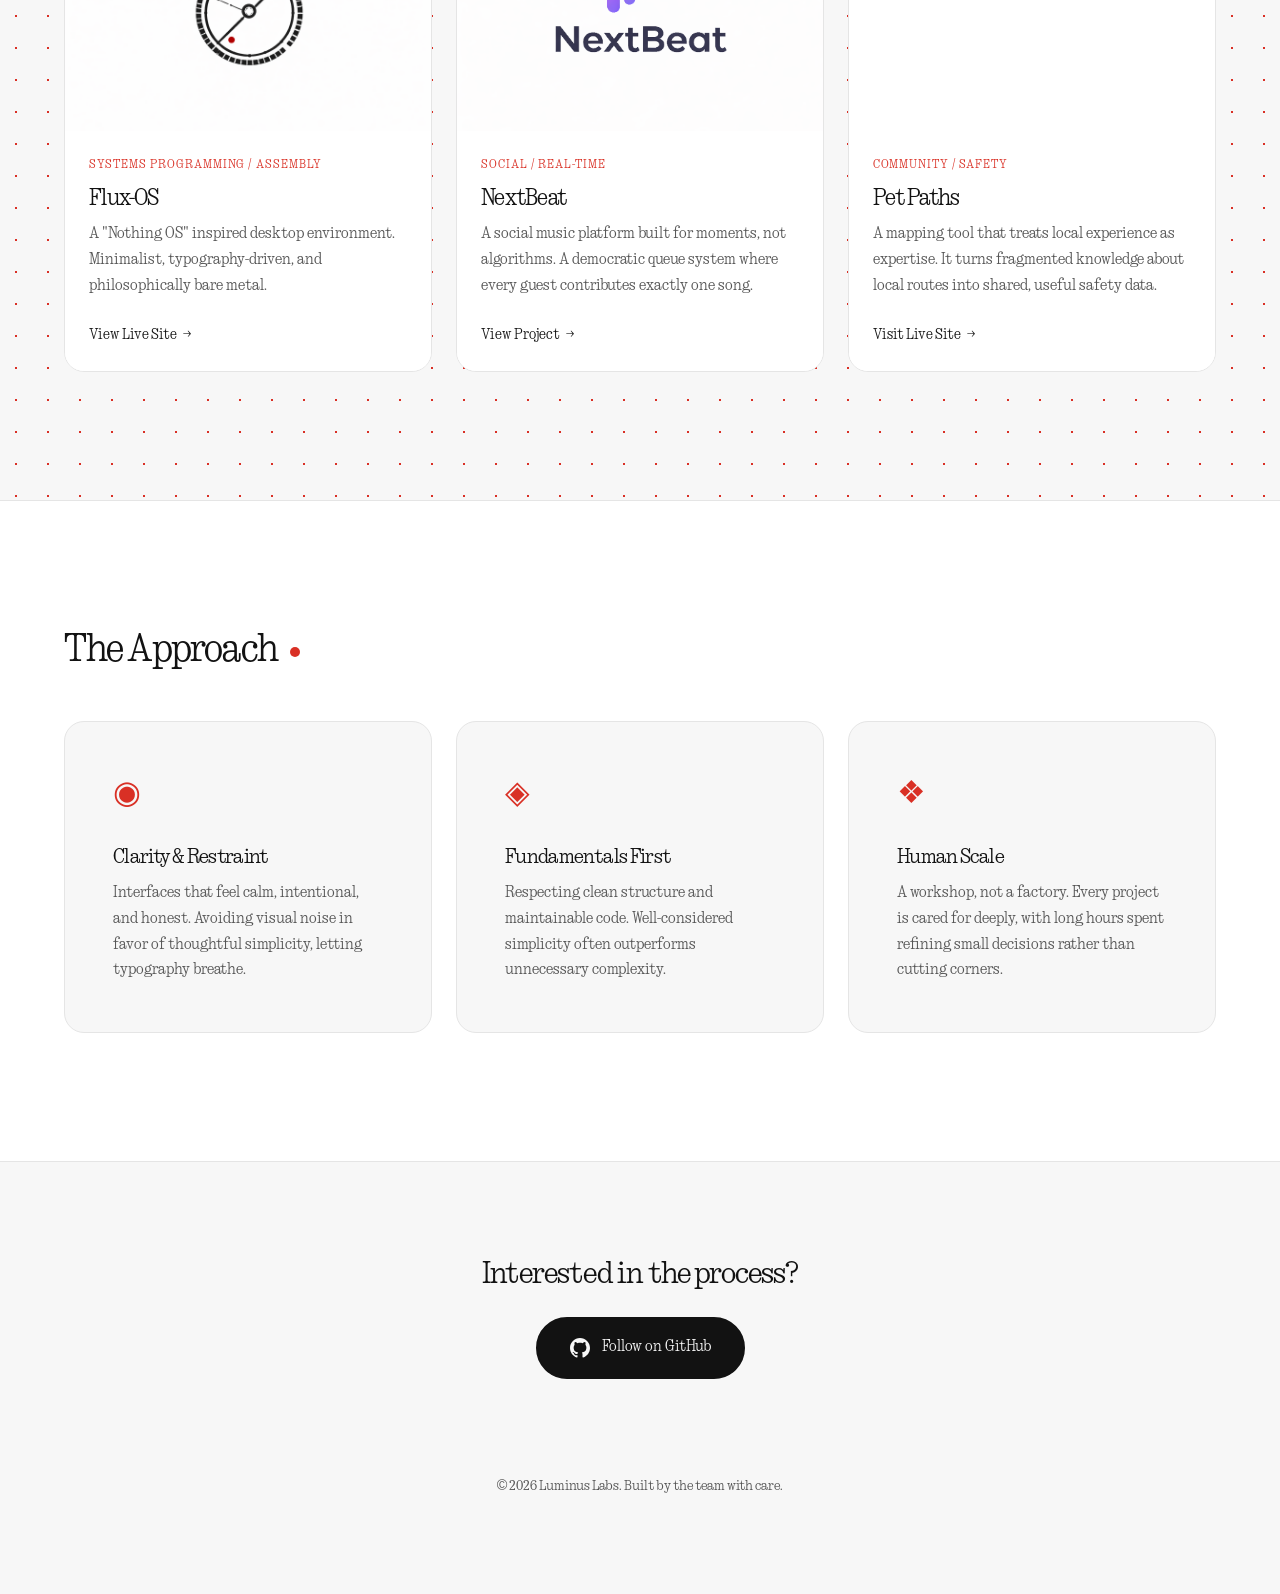
==== commit 7e1786a3: "Update index.html" ====
--- a/index.html
+++ b/index.html
@@ -190,6 +190,20 @@
                             <h3 class="card-title">Nivalos</h3>
                             <p class="card-desc">Developer, making sure that everything is up to quality expectations and tester, making sure that everything works smoothly.</p>
                             <a href="https://github.com/nivalos0" target="_blank" class="card-link">View Github
+                                <span>&rarr;</span></a>
+                        </div>
+                    </article>
+                    
+                    <article class="project-card team-member" data-member="gabibrawl">
+                        <div class="card-image"
+                            style="display: flex; align-items: center; justify-content: center; background: var(--border-color);">
+                            <img loading="lazy" src="https://github.com/gabibrawl.png" alt="Nivalos">
+                        </div>
+                        <div class="card-content">
+                            <div class="card-tags">Developer / Graphics designer</div>
+                            <h3 class="card-title">GabiBrawl</h3>
+                            <p class="card-desc">Developer and electronics enthusiat. I build everything from clean web solutions to custom hardware, all the creativity at the core.</p>
+                            <a href="https://github.com/gabibrawl" target="_blank" class="card-link">View Github
                                 <span>&rarr;</span></a>
                         </div>
                     </article>
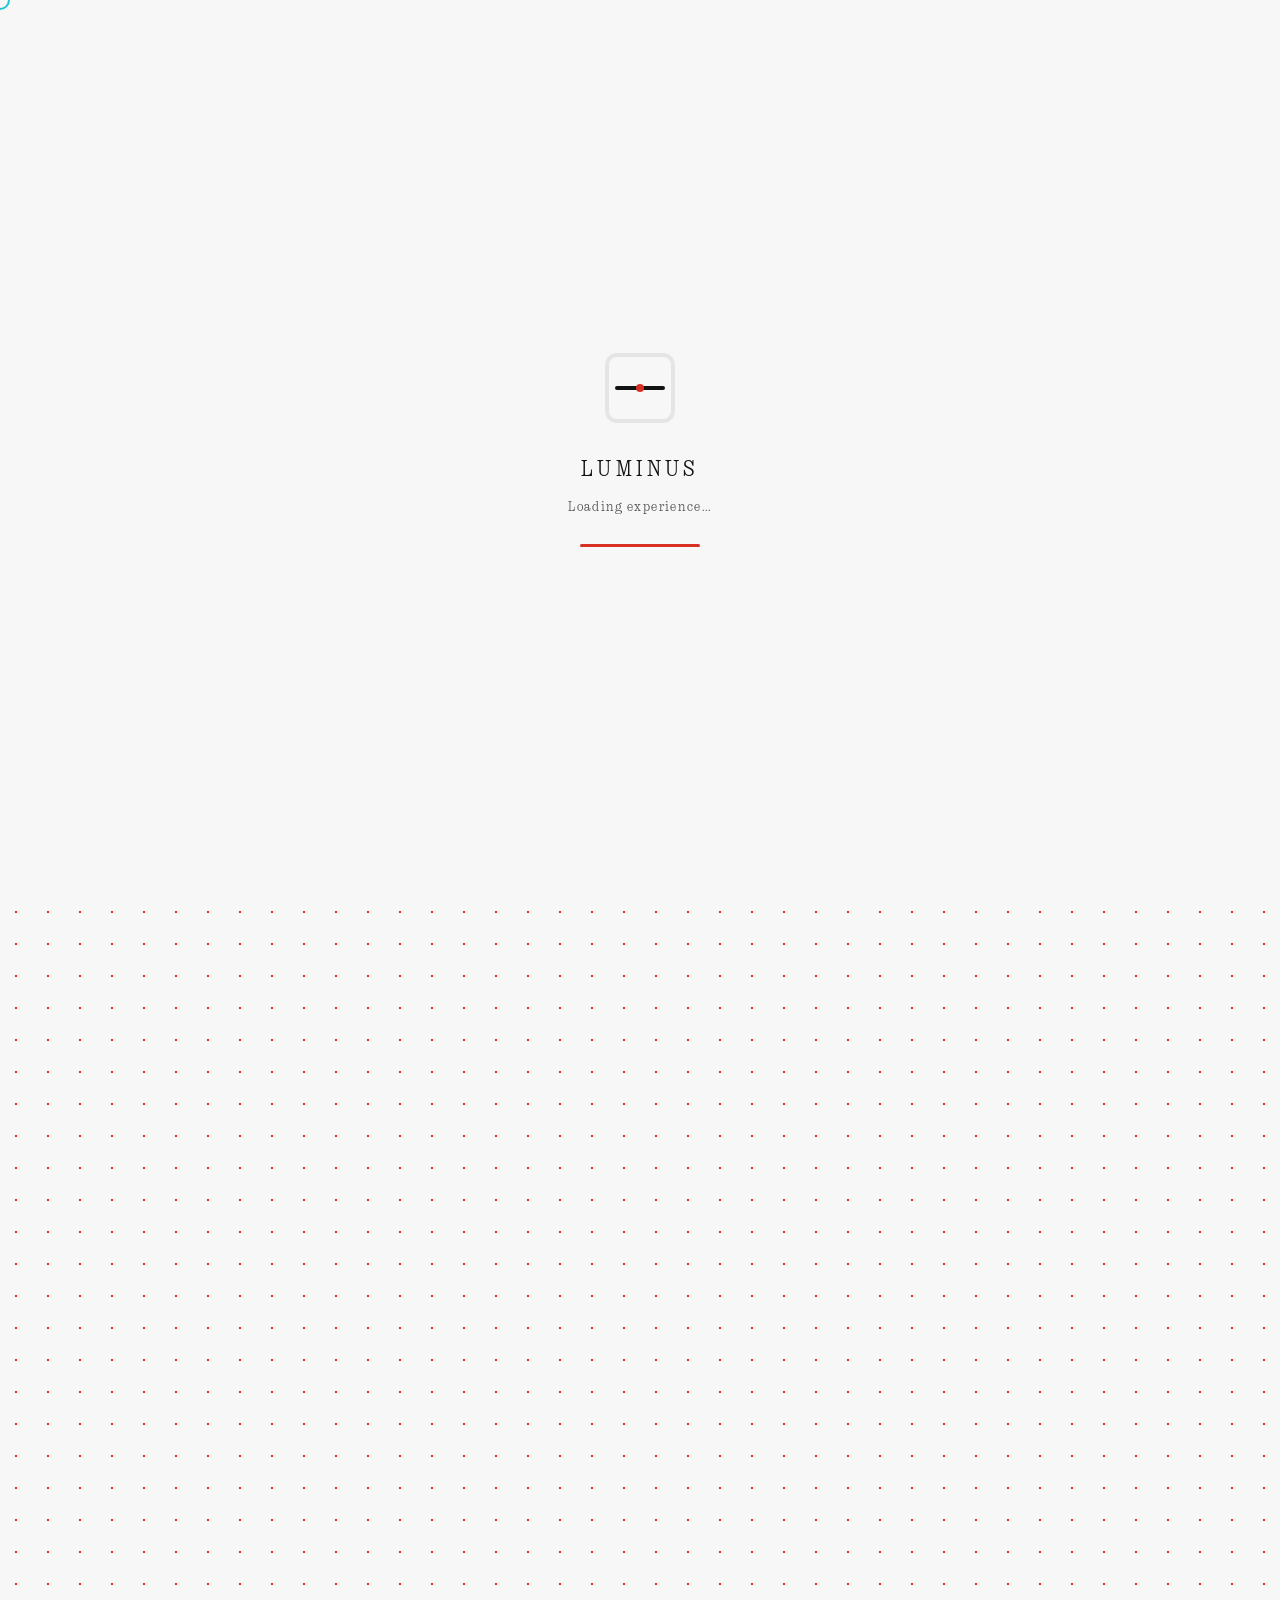
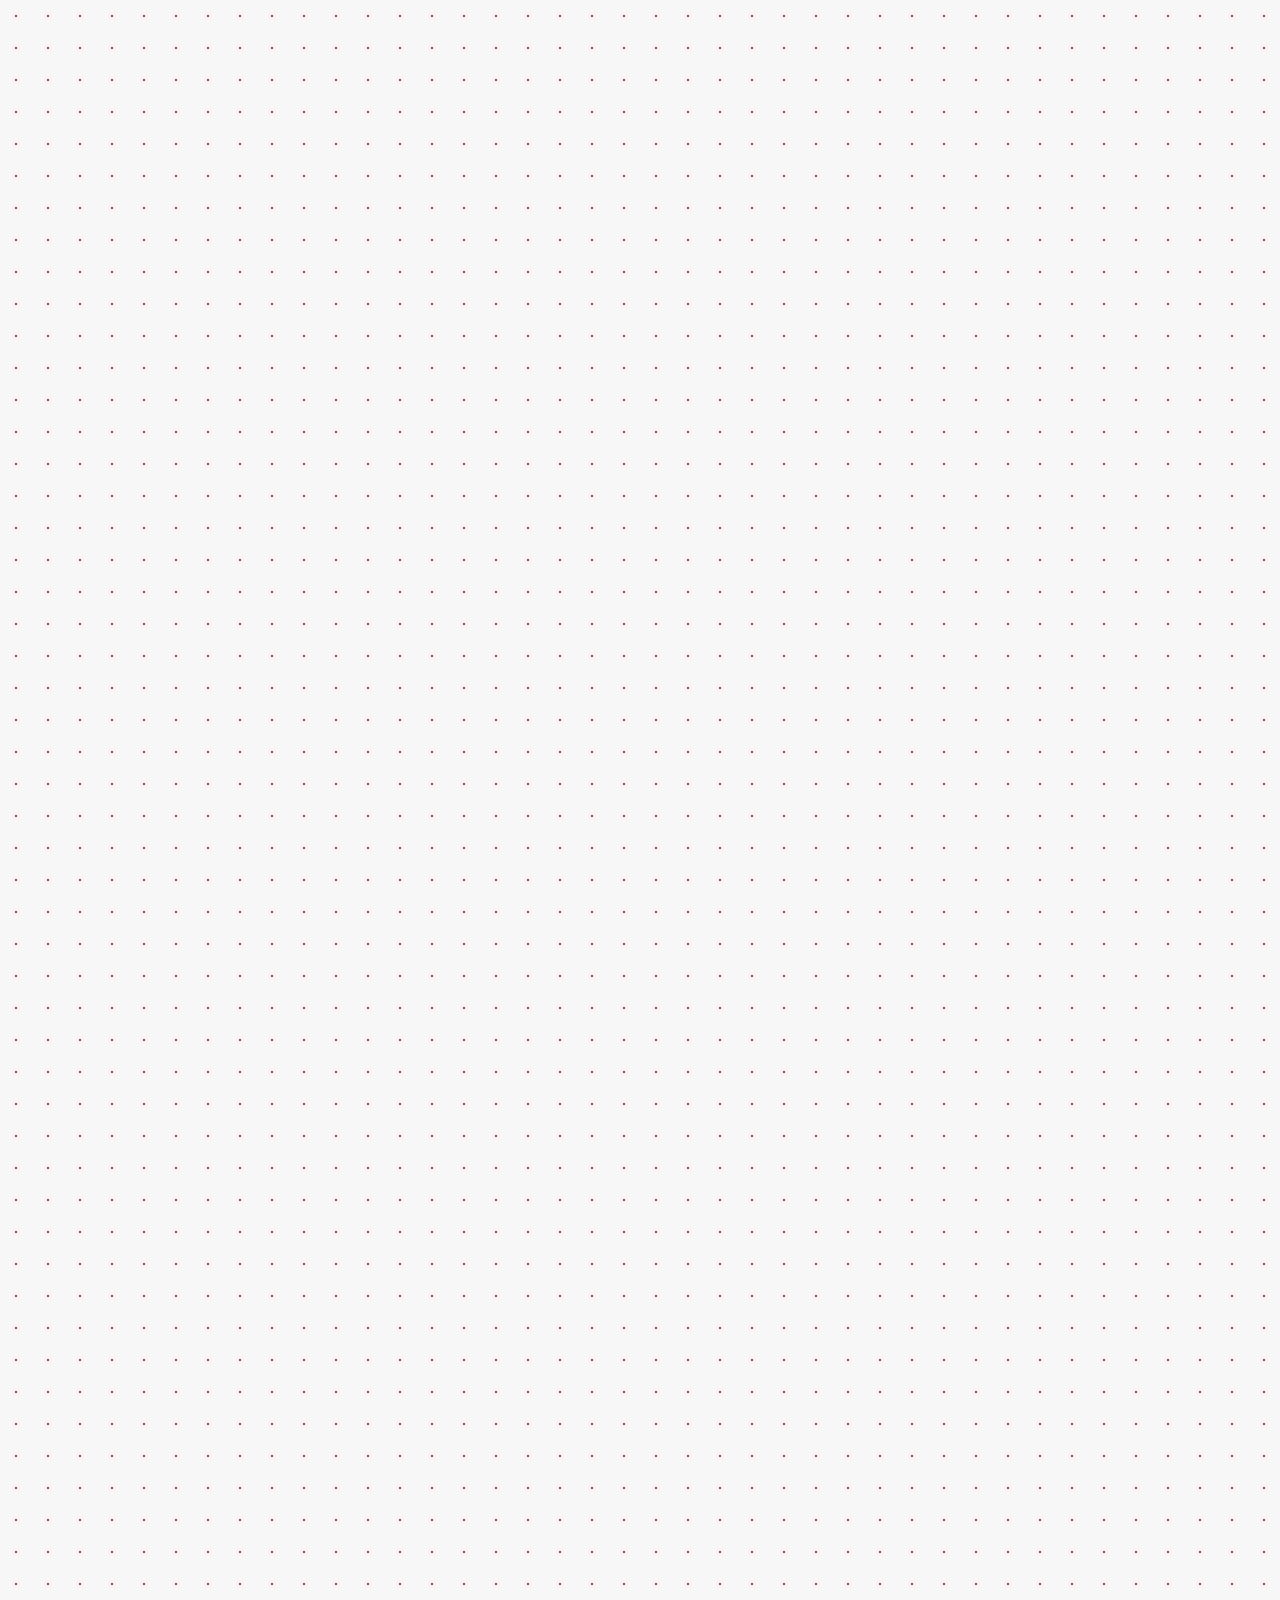
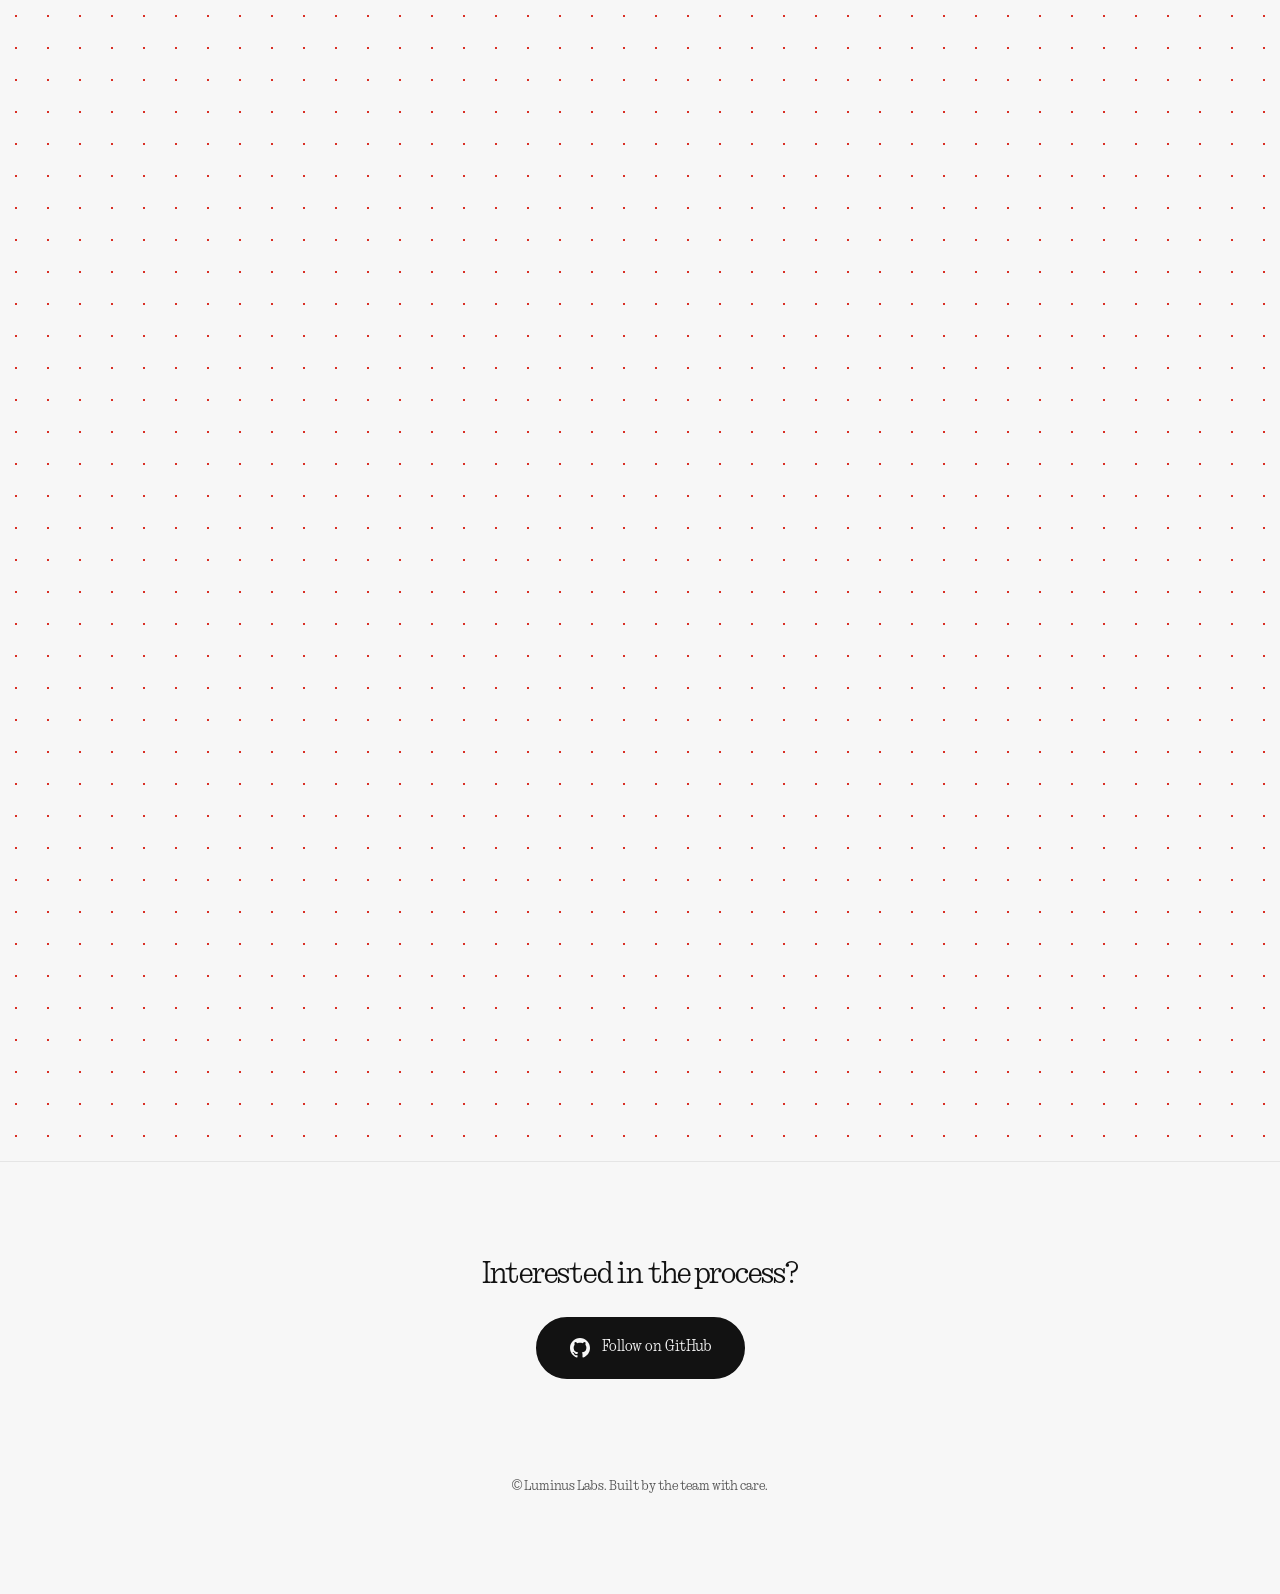
==== commit 6086fded: "Update index.html" ====
--- a/index.html
+++ b/index.html
@@ -197,13 +197,27 @@
                     <article class="project-card team-member" data-member="gabibrawl">
                         <div class="card-image"
                             style="display: flex; align-items: center; justify-content: center; background: var(--border-color);">
-                            <img loading="lazy" src="https://github.com/gabibrawl.png" alt="Nivalos">
+                            <img loading="lazy" src="https://github.com/gabibrawl.png" alt="gabibrawl">
                         </div>
                         <div class="card-content">
                             <div class="card-tags">Developer / Graphics designer</div>
                             <h3 class="card-title">GabiBrawl</h3>
                             <p class="card-desc">Developer and electronics enthusiat. I build everything from clean web solutions to custom hardware, all the creativity at the core.</p>
                             <a href="https://github.com/gabibrawl" target="_blank" class="card-link">View Github
+                                <span>&rarr;</span></a>
+                        </div>
+                    </article>
+
+                    <article class="project-card team-member" data-member="cookie">
+                        <div class="card-image"
+                            style="display: flex; align-items: center; justify-content: center; background: var(--border-color);">
+                            <img loading="lazy" src="https://github.com/cookiedcdev.png" alt="cookie">
+                        </div>
+                        <div class="card-content">
+                            <div class="card-tags">Developer / Graphics designer / Tester / Outreach</div>
+                            <h3 class="card-title">Cookie</h3>
+                            <p class="card-desc">A cookie, and a developer. Nothing more to say</p>
+                            <a href="https://github.com/cookiedcdev" target="_blank" class="card-link">View Github
                                 <span>&rarr;</span></a>
                         </div>
                     </article>
